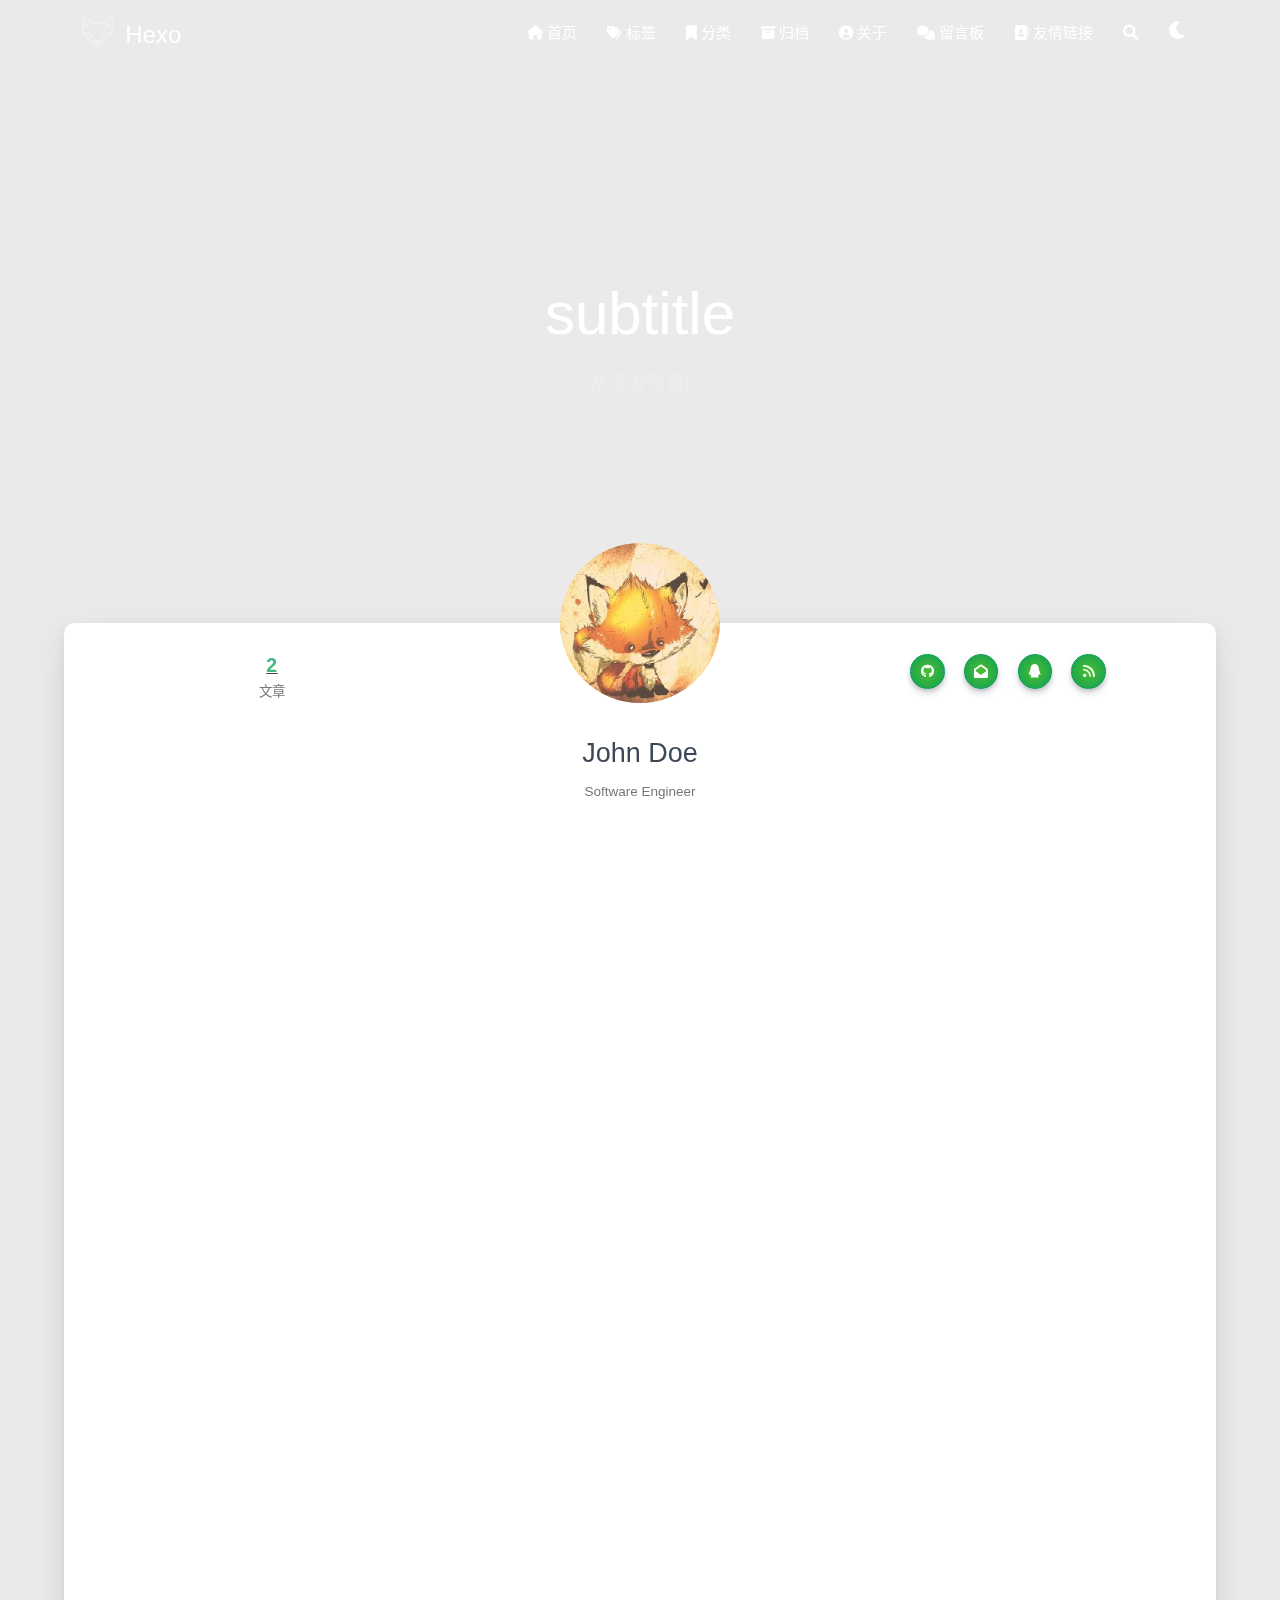
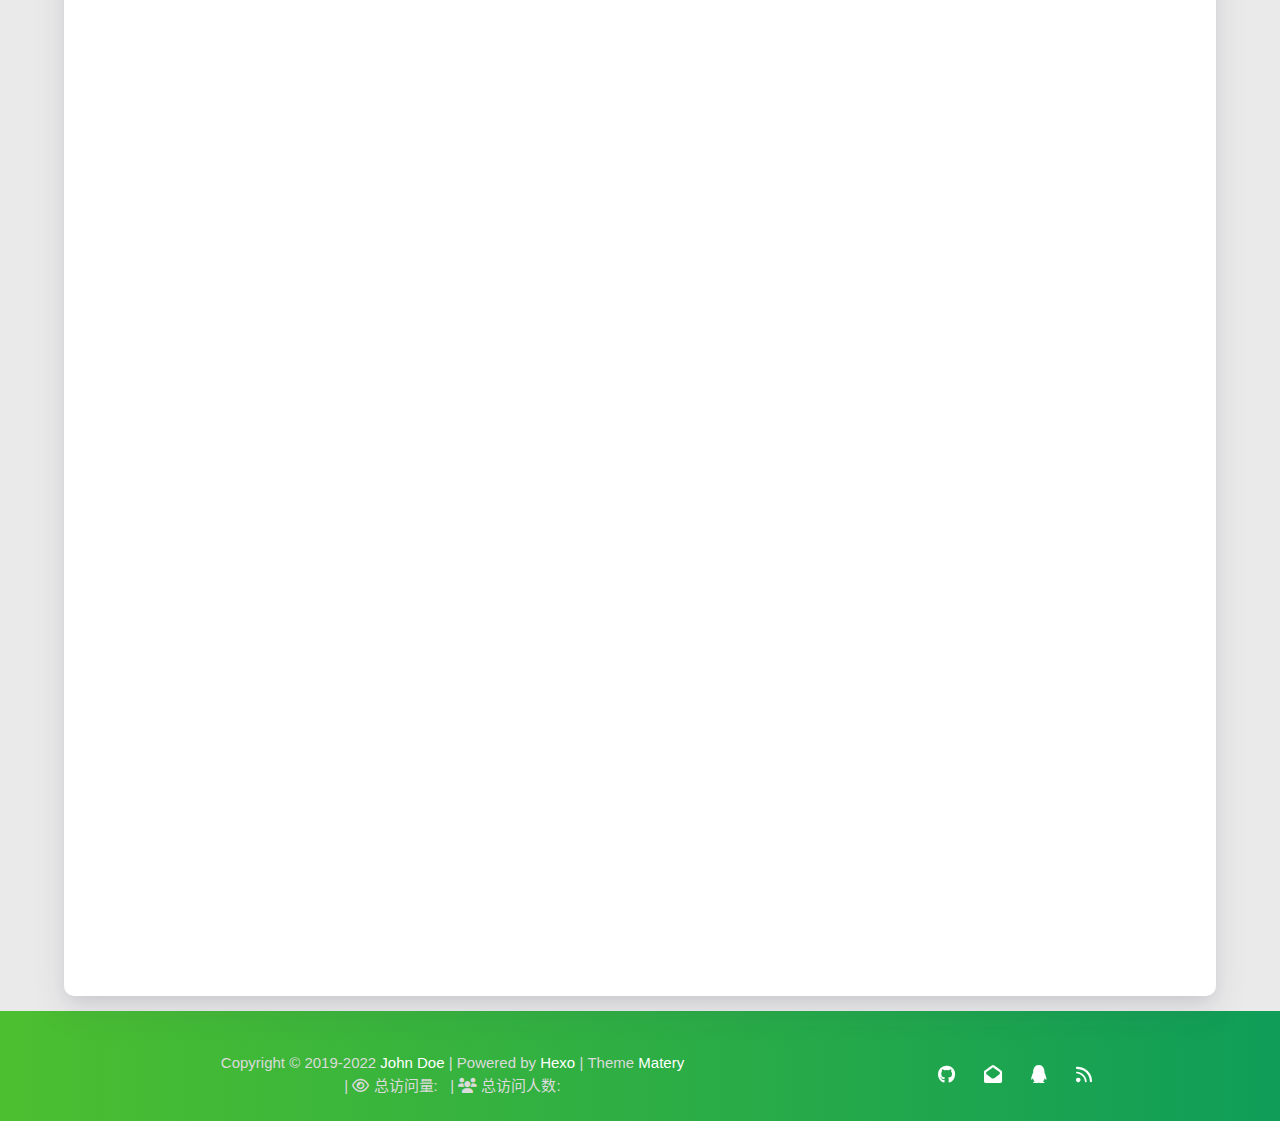
==== about/index.html @ a08b682b "Site updated: 2022-11-17 20:38:35" ====
<!DOCTYPE HTML>
<html lang="zh-CN">


<head>
    <meta charset="utf-8">
    <meta name="keywords" content="关于, Hexo">
    <meta name="description" content="Hexo">
    <meta http-equiv="X-UA-Compatible" content="IE=edge">
    <meta name="viewport" content="width=device-width, initial-scale=1.0, user-scalable=no">
    <meta name="renderer" content="webkit|ie-stand|ie-comp">
    <meta name="mobile-web-app-capable" content="yes">
    <meta name="format-detection" content="telephone=no">
    <meta name="apple-mobile-web-app-capable" content="yes">
    <meta name="apple-mobile-web-app-status-bar-style" content="black-translucent">
    <meta name="referrer" content="no-referrer-when-downgrade">
    <!-- Global site tag (gtag.js) - Google Analytics -->


    <title>关于 | Hexo</title>
    <link rel="icon" type="image/png" href="/favicon.png">
    


    <!-- bg-cover style     -->



<link rel="stylesheet" type="text/css" href="/libs/awesome/css/all.min.css">
<link rel="stylesheet" type="text/css" href="/libs/materialize/materialize.min.css">
<link rel="stylesheet" type="text/css" href="/libs/aos/aos.css">
<link rel="stylesheet" type="text/css" href="/libs/animate/animate.min.css">
<link rel="stylesheet" type="text/css" href="/libs/lightGallery/css/lightgallery.min.css">
<link rel="stylesheet" type="text/css" href="/css/matery.css">
<link rel="stylesheet" type="text/css" href="/css/my.css">
<link rel="stylesheet" type="text/css" href="/css/dark.css" media="none" onload="if(media!='all')media='all'">




    <link rel="stylesheet" href="/libs/tocbot/tocbot.css">
    <link rel="stylesheet" href="/css/post.css">




    
        <link rel="stylesheet" type="text/css" href="/css/reward.css">
    



    <script src="/libs/jquery/jquery-3.6.0.min.js"></script>

<meta name="generator" content="Hexo 6.3.0"></head>


<body>
    <header class="navbar-fixed">
    <nav id="headNav" class="bg-color nav-transparent">
        <div id="navContainer" class="nav-wrapper container">
            <div class="brand-logo">
                <a href="/" class="waves-effect waves-light">
                    
                    <img src="/medias/logo.png" class="logo-img" alt="LOGO">
                    
                    <span class="logo-span">Hexo</span>
                </a>
            </div>
            

<a href="#" data-target="mobile-nav" class="sidenav-trigger button-collapse"><i class="fas fa-bars"></i></a>
<ul class="right nav-menu">
  
  <li class="hide-on-med-and-down nav-item">
    
    <a href="/" class="waves-effect waves-light">
      
      <i class="fas fa-home" style="zoom: 0.6;"></i>
      
      <span>首页</span>
    </a>
    
  </li>
  
  <li class="hide-on-med-and-down nav-item">
    
    <a href="/tags" class="waves-effect waves-light">
      
      <i class="fas fa-tags" style="zoom: 0.6;"></i>
      
      <span>标签</span>
    </a>
    
  </li>
  
  <li class="hide-on-med-and-down nav-item">
    
    <a href="/categories" class="waves-effect waves-light">
      
      <i class="fas fa-bookmark" style="zoom: 0.6;"></i>
      
      <span>分类</span>
    </a>
    
  </li>
  
  <li class="hide-on-med-and-down nav-item">
    
    <a href="/archives" class="waves-effect waves-light">
      
      <i class="fas fa-archive" style="zoom: 0.6;"></i>
      
      <span>归档</span>
    </a>
    
  </li>
  
  <li class="hide-on-med-and-down nav-item">
    
    <a href="/about" class="waves-effect waves-light">
      
      <i class="fas fa-user-circle" style="zoom: 0.6;"></i>
      
      <span>关于</span>
    </a>
    
  </li>
  
  <li class="hide-on-med-and-down nav-item">
    
    <a href="/contact" class="waves-effect waves-light">
      
      <i class="fas fa-comments" style="zoom: 0.6;"></i>
      
      <span>留言板</span>
    </a>
    
  </li>
  
  <li class="hide-on-med-and-down nav-item">
    
    <a href="/friends" class="waves-effect waves-light">
      
      <i class="fas fa-address-book" style="zoom: 0.6;"></i>
      
      <span>友情链接</span>
    </a>
    
  </li>
  
  <li>
    <a href="#searchModal" class="modal-trigger waves-effect waves-light">
      <i id="searchIcon" class="fas fa-search" title="搜索" style="zoom: 0.85;"></i>
    </a>
  </li>
  <li>
    <a href="javascript:;" class="waves-effect waves-light" onclick="switchNightMode()" title="深色/浅色模式" >
      <i id="sum-moon-icon" class="fas fa-sun" style="zoom: 0.85;"></i>
    </a>
  </li>
</ul>


<div id="mobile-nav" class="side-nav sidenav">

    <div class="mobile-head bg-color">
        
        <img src="/medias/logo.png" class="logo-img circle responsive-img">
        
        <div class="logo-name">Hexo</div>
        <div class="logo-desc">
            
            Never really desperate, only the lost of the soul.
            
        </div>
    </div>

    <ul class="menu-list mobile-menu-list">
        
        <li class="m-nav-item">
	  
		<a href="/" class="waves-effect waves-light">
			
			    <i class="fa-fw fas fa-home"></i>
			
			首页
		</a>
          
        </li>
        
        <li class="m-nav-item">
	  
		<a href="/tags" class="waves-effect waves-light">
			
			    <i class="fa-fw fas fa-tags"></i>
			
			标签
		</a>
          
        </li>
        
        <li class="m-nav-item">
	  
		<a href="/categories" class="waves-effect waves-light">
			
			    <i class="fa-fw fas fa-bookmark"></i>
			
			分类
		</a>
          
        </li>
        
        <li class="m-nav-item">
	  
		<a href="/archives" class="waves-effect waves-light">
			
			    <i class="fa-fw fas fa-archive"></i>
			
			归档
		</a>
          
        </li>
        
        <li class="m-nav-item">
	  
		<a href="/about" class="waves-effect waves-light">
			
			    <i class="fa-fw fas fa-user-circle"></i>
			
			关于
		</a>
          
        </li>
        
        <li class="m-nav-item">
	  
		<a href="/contact" class="waves-effect waves-light">
			
			    <i class="fa-fw fas fa-comments"></i>
			
			留言板
		</a>
          
        </li>
        
        <li class="m-nav-item">
	  
		<a href="/friends" class="waves-effect waves-light">
			
			    <i class="fa-fw fas fa-address-book"></i>
			
			友情链接
		</a>
          
        </li>
        
        
        <li><div class="divider"></div></li>
        <li>
            <a href="https://github.com/blinkfox/hexo-theme-matery" class="waves-effect waves-light" target="_blank">
                <i class="fab fa-github-square fa-fw"></i>Fork Me
            </a>
        </li>
        
    </ul>
</div>


        </div>

        
            <style>
    .nav-transparent .github-corner {
        display: none !important;
    }

    .github-corner {
        position: absolute;
        z-index: 10;
        top: 0;
        right: 0;
        border: 0;
        transform: scale(1.1);
    }

    .github-corner svg {
        color: #0f9d58;
        fill: #fff;
        height: 64px;
        width: 64px;
    }

    .github-corner:hover .octo-arm {
        animation: a 0.56s ease-in-out;
    }

    .github-corner .octo-arm {
        animation: none;
    }

    @keyframes a {
        0%,
        to {
            transform: rotate(0);
        }
        20%,
        60% {
            transform: rotate(-25deg);
        }
        40%,
        80% {
            transform: rotate(10deg);
        }
    }
</style>

<a href="https://github.com/blinkfox/hexo-theme-matery" class="github-corner tooltipped hide-on-med-and-down" target="_blank"
   data-tooltip="Fork Me" data-position="left" data-delay="50">
    <svg viewBox="0 0 250 250" aria-hidden="true">
        <path d="M0,0 L115,115 L130,115 L142,142 L250,250 L250,0 Z"></path>
        <path d="M128.3,109.0 C113.8,99.7 119.0,89.6 119.0,89.6 C122.0,82.7 120.5,78.6 120.5,78.6 C119.2,72.0 123.4,76.3 123.4,76.3 C127.3,80.9 125.5,87.3 125.5,87.3 C122.9,97.6 130.6,101.9 134.4,103.2"
              fill="currentColor" style="transform-origin: 130px 106px;" class="octo-arm"></path>
        <path d="M115.0,115.0 C114.9,115.1 118.7,116.5 119.8,115.4 L133.7,101.6 C136.9,99.2 139.9,98.4 142.2,98.6 C133.8,88.0 127.5,74.4 143.8,58.0 C148.5,53.4 154.0,51.2 159.7,51.0 C160.3,49.4 163.2,43.6 171.4,40.1 C171.4,40.1 176.1,42.5 178.8,56.2 C183.1,58.6 187.2,61.8 190.9,65.4 C194.5,69.0 197.7,73.2 200.1,77.6 C213.8,80.2 216.3,84.9 216.3,84.9 C212.7,93.1 206.9,96.0 205.4,96.6 C205.1,102.4 203.0,107.8 198.3,112.5 C181.9,128.9 168.3,122.5 157.7,114.1 C157.9,116.9 156.7,120.9 152.7,124.9 L141.0,136.5 C139.8,137.7 141.6,141.9 141.8,141.8 Z"
              fill="currentColor" class="octo-body"></path>
    </svg>
</a>
        
    </nav>

</header>

    <style type="text/css">
    /* don't remove. */
    .about-cover {
        height: 75vh;
    }
</style>

<div class="bg-cover pd-header about-cover">
    <div class="container">
    <div class="row">
    <div class="col s10 offset-s1 m8 offset-m2 l8 offset-l2">
        <div class="brand">
            <div class="title center-align">
                
                    subtitle
                
            </div>

            <div class="description center-align">
                
                <span id="subtitle"></span>
                <script src="/libs/typed/typed.js"></script>
                <script>
                    var typed = new Typed("#subtitle", {
                        strings: [ 
                            
                                "从来没有真正的绝境, 只有心灵的迷途",
                            
                                "Never really desperate, only the lost of the soul",
                            
                        ],
                        startDelay: 300,
                        typeSpeed: 100,
                        loop: true,
                        backSpeed: 50,
                        showCursor: true
                    });
                </script>
                
            </div>
        </div>
    </div>
</div>


<script>
    // 每天切换 banner 图.  Switch banner image every day.
    var bannerUrl = "/medias/banner/" + new Date().getDay() + '.jpg';
    $('.bg-cover').css('background-image', 'url(' + bannerUrl + ')');
</script>


    </div>
</div>

<main class="content">

    <div id="aboutme" class="container about-container">
        <div class="card">
            <div class="card-content">
                <div class="row">
                    <div class="post-statis col l4 hide-on-med-and-down" data-aos="zoom-in-right">
                        
<div class="statis">
    <span class="count"><a href="/">2</a></span>
    <span class="name">文章</span>
</div>






                    </div>
                    <div class="col s12 m12 l4">
                        <div class="profile center-align">
                            <div class="avatar">
                                <img src="/medias/avatar.jpg" alt="John Doe"
                                     class="circle responsive-img avatar-img">
                            </div>
                            <div class="author">
                                <div class="post-statis hide-on-large-only" data-aos="zoom-in-right">
                                    
<div class="statis">
    <span class="count"><a href="/">2</a></span>
    <span class="name">文章</span>
</div>






                                </div>
                                <div class="title">John Doe</div>
                                <div class="career">Software Engineer</div>
                                <div class="social-link hide-on-large-only" data-aos="zoom-in-left">
                                    
    <a href="https://github.com/blinkfox" class="tooltipped" target="_blank" data-tooltip="访问我的GitHub" data-position="top" data-delay="50">
        <i class="fab fa-github"></i>
    </a>



    <a href="mailto:1181062873@qq.com" class="tooltipped" target="_blank" data-tooltip="邮件联系我" data-position="top" data-delay="50">
        <i class="fas fa-envelope-open"></i>
    </a>







    <a href="tencent://AddContact/?fromId=50&fromSubId=1&subcmd=all&uin=1181062873" class="tooltipped" target="_blank" data-tooltip="QQ联系我: 1181062873" data-position="top" data-delay="50">
        <i class="fab fa-qq"></i>
    </a>







    <a href="/atom.xml" class="tooltipped" target="_blank" data-tooltip="RSS 订阅" data-position="top" data-delay="50">
        <i class="fas fa-rss"></i>
    </a>


                                </div>
                            </div>
                        </div>
                    </div>
                    <div class="col l4 hide-on-med-and-down" data-aos="zoom-in-left">
                        <div class="social-link">
                            
    <a href="https://github.com/blinkfox" class="tooltipped" target="_blank" data-tooltip="访问我的GitHub" data-position="top" data-delay="50">
        <i class="fab fa-github"></i>
    </a>



    <a href="mailto:1181062873@qq.com" class="tooltipped" target="_blank" data-tooltip="邮件联系我" data-position="top" data-delay="50">
        <i class="fas fa-envelope-open"></i>
    </a>







    <a href="tencent://AddContact/?fromId=50&fromSubId=1&subcmd=all&uin=1181062873" class="tooltipped" target="_blank" data-tooltip="QQ联系我: 1181062873" data-position="top" data-delay="50">
        <i class="fab fa-qq"></i>
    </a>







    <a href="/atom.xml" class="tooltipped" target="_blank" data-tooltip="RSS 订阅" data-position="top" data-delay="50">
        <i class="fas fa-rss"></i>
    </a>


                        </div>
                    </div>
                </div>

                <div class="introduction center-align" data-aos="fade-up">If you wish to succeed, you should use persistence as your good friend, experience as your reference, prudence as your brother and hope as your sentry.</div>

                <style type="text/css">
    #posts-chart,
    #categories-chart,
    #tags-chart {
        width: 100%;
        height: 300px;
        margin: 0.5rem auto;
        padding: 0.5rem;
    }
</style>

<div id="postCharts" class="post-charts">
    <div class="title center-align" data-aos="zoom-in-up">
        <i class="far fa-bar-chart"></i>&nbsp;&nbsp;文章统计图
    </div>
    <div class="row">
        <div class="chart col s12 m6 l4" data-aos="zoom-in-up">
            <div id="posts-chart"></div>
        </div>

        <div class="chart col s12 m6 l4" data-aos="zoom-in-up">
            <div id="categories-chart"></div>
        </div>

        <div class="chart col s12 m6 l4" data-aos="zoom-in-up">
            <div id="tags-chart"></div>
        </div>
    </div>
</div>

<script type="text/javascript" src="/libs/echarts/echarts.min.js"></script>
<script>
    let postsChart = echarts.init(document.getElementById('posts-chart'));
    let categoriesChart = echarts.init(document.getElementById('categories-chart'));
    let tagsChart = echarts.init(document.getElementById('tags-chart'));

    

    let postsOption = {
        title: {
            text: '文章发布统计图',
            top: -5,
            x: 'center'
        },
        tooltip: {
            trigger: 'axis'
        },
        xAxis: {
            type: 'category',
            data: ["2021-11","2021-12","2022-01","2022-02","2022-03","2022-04","2022-05","2022-06","2022-07","2022-08","2022-09","2022-10","2022-11"]
        },
        yAxis: {
            type: 'value',
        },
        series: [
            {
                name: '文章篇数',
                type: 'line',
                color: ['#6772e5'],
                data: [0,0,0,0,0,0,0,0,0,0,0,0,2],
                markPoint: {
                    symbolSize: 45,
                    color: ['#fa755a','#3ecf8e','#82d3f4'],
                    data: [{
                        type: 'max',
                        itemStyle: {color: ['#3ecf8e']},
                        name: '最大值'
                    }, {
                        type: 'min',
                        itemStyle: {color: ['#fa755a']},
                        name: '最小值'
                    }]
                },
                markLine: {
                    itemStyle: {color: ['#ab47bc']},
                    data: [
                        {type: 'average', name: '平均值'}
                    ]
                }
            }
        ]
    };

    

    let categoriesOption = {
        title: {
            text: '文章分类统计图',
            top: -4,
            x: 'center'
        },
        tooltip: {
            trigger: 'item',
            formatter: "{a} <br/>{b} : {c} ({d}%)"
        },
        series: [
            {
                name: '分类',
                type: 'pie',
                radius: '50%',
                color: ['#6772e5', '#ff9e0f', '#fa755a', '#3ecf8e', '#82d3f4', '#ab47bc', '#525f7f', '#f51c47', '#26A69A'],
                data: [],
                itemStyle: {
                    emphasis: {
                        shadowBlur: 10,
                        shadowOffsetX: 0,
                        shadowColor: 'rgba(0, 0, 0, 0.5)'
                    }
                }
            }
        ]
    };

    

    let tagsOption = {
        title: {
            text: 'TOP10 标签统计图',
            top: -5,
            x: 'center'
        },
        tooltip: {},
        xAxis: [
            {
                type: 'category',
                data: []
            }
        ],
        yAxis: [
            {
                type: 'value'
            }
        ],
        series: [
            {
                type: 'bar',
                color: ['#82d3f4'],
                barWidth : 18,
                data: [],
                markPoint: {
                    symbolSize: 45,
                    data: [{
                        type: 'max',
                        itemStyle: {color: ['#3ecf8e']},
                        name: '最大值'
                    }, {
                        type: 'min',
                        itemStyle: {color: ['#fa755a']},
                        name: '最小值'
                    }],
                },
                markLine: {
                    itemStyle: {color: ['#ab47bc']},
                    data: [
                        {type: 'average', name: '平均值'}
                    ]
                }
            }
        ]
    };

    // render the charts
    postsChart.setOption(postsOption);
    categoriesChart.setOption(categoriesOption);
    tagsChart.setOption(tagsOption);
</script>


                
                
<div class="my-projects">
    <div class="title center-align" data-aos="zoom-in-up">
        <i class="fas fa-gift"></i>&nbsp;&nbsp;我的项目
    </div>
    <div class="row">
        
        
        <div class="col s12 m6 l4" data-aos="fade-up">
            <div class="info center-align">
                <a href="http://github.com/blinkfox/hexo-theme-matery" class="icon"
                   style="background: linear-gradient(to bottom right, #66BB6A 0%, #81C784 100%)" target="_blank">
                    <i class="fas fa-file-alt"></i>
                </a>
                <div class="info-title">
                    <a href="http://github.com/blinkfox/hexo-theme-matery" target="_blank">hexo-theme-matery</a>
                </div>
                <div class="info-desc">This is a Hexo blog theme with &#39;Material Design&#39; and responsive design.</div>
            </div>
        </div>
        
        <div class="col s12 m6 l4" data-aos="fade-up">
            <div class="info center-align">
                <a href="https://github.com/blinkfox/fenix" class="icon"
                   style="background: linear-gradient(to bottom right, #F06292 0%, #EF5350 100%)" target="_blank">
                    <i class="fas fa-database"></i>
                </a>
                <div class="info-title">
                    <a href="https://github.com/blinkfox/fenix" target="_blank">Fenix</a>
                </div>
                <div class="info-desc">这是 Spring Data JPA 复杂或动态 SQL 查询的扩展库。</div>
            </div>
        </div>
        
        <div class="col s12 m6 l4" data-aos="fade-up">
            <div class="info center-align">
                <a href="https://github.com/blinkfox/typora-vue-theme" class="icon"
                   style="background: linear-gradient(to bottom right, #29B6F6 0%, #1E88E5 100%)" target="_blank">
                    <i class="fas fa-file-alt"></i>
                </a>
                <div class="info-title">
                    <a href="https://github.com/blinkfox/typora-vue-theme" target="_blank">typora-vue-theme</a>
                </div>
                <div class="info-desc">This is a typora theme inspired by Vue document style.</div>
            </div>
        </div>
        
        
    </div>
</div>

                

                
                
<div class="my-skills">
    <div class="title center-align" data-aos="zoom-in-up">
        <i class="fas fa-wrench"></i>&nbsp;&nbsp;我的技能
    </div>
    <div class="row">
        
        
        
        <div class="col s12 m6 l6" data-aos="fade-up">
            <div class="skillbar">
                <div class="skillbar-title"
                     style="background: linear-gradient(to right, #FF0066 0%, #FF00CC 100%); width: 85%">
                    <span>Java</span>
                </div>
                <div class="skill-bar-percent">85%</div>
            </div>
        </div>
        
        
        <div class="col s12 m6 l6" data-aos="fade-up">
            <div class="skillbar">
                <div class="skillbar-title"
                     style="background: linear-gradient(to right, #9900FF 0%, #CC66FF 100%); width: 80%">
                    <span>JavaScript</span>
                </div>
                <div class="skill-bar-percent">80%</div>
            </div>
        </div>
        
        
        <div class="col s12 m6 l6" data-aos="fade-up">
            <div class="skillbar">
                <div class="skillbar-title"
                     style="background: linear-gradient(to right, #2196F3 0%, #42A5F5 100%); width: 80%">
                    <span>HTML5</span>
                </div>
                <div class="skill-bar-percent">80%</div>
            </div>
        </div>
        
        
        <div class="col s12 m6 l6" data-aos="fade-up">
            <div class="skillbar">
                <div class="skillbar-title"
                     style="background: linear-gradient(to right, #00BCD4 0%, #80DEEA 100%); width: 70%">
                    <span>CSS</span>
                </div>
                <div class="skill-bar-percent">70%</div>
            </div>
        </div>
        
        
        <div class="col s12 m6 l6" data-aos="fade-up">
            <div class="skillbar">
                <div class="skillbar-title"
                     style="background: linear-gradient(to right, #4CAF50 0%, #81C784 100%); width: 90%">
                    <span>SQL</span>
                </div>
                <div class="skill-bar-percent">90%</div>
            </div>
        </div>
        
        
        <div class="col s12 m6 l6" data-aos="fade-up">
            <div class="skillbar">
                <div class="skillbar-title"
                     style="background: linear-gradient(to right, #FFEB3B 0%, #FFF176 100%); width: 75%">
                    <span>程序设计</span>
                </div>
                <div class="skill-bar-percent">75%</div>
            </div>
        </div>
        
        
    </div>

    

    
    <div class="other-skills chip-container" data-aos="zoom-in-up">
        <div class="sub-title center-align"><i class="fa fa-book"></i>&nbsp;&nbsp;其他技能</div>
        <div class="tag-chips center-align">
            
        </div>
    </div>
    

</div>

                

                
                
<div id="myGallery" class="my-gallery">
    <div class="title center-align" data-aos="zoom-in-up">
        <i class="far fa-image"></i>&nbsp;&nbsp;相册
    </div>
    <div class="row">
        
        
        <div class="photo col s12 m6 l4" data-aos="fade-up">
            <div class="img-item" data-src="/medias/featureimages/0.jpg">
                <img src="/medias/featureimages/0.jpg" class="responsive-img">
            </div>
        </div>
        
        <div class="photo col s12 m6 l4" data-aos="fade-up">
            <div class="img-item" data-src="/medias/featureimages/1.jpg">
                <img src="/medias/featureimages/1.jpg" class="responsive-img">
            </div>
        </div>
        
        <div class="photo col s12 m6 l4" data-aos="fade-up">
            <div class="img-item" data-src="/medias/featureimages/2.jpg">
                <img src="/medias/featureimages/2.jpg" class="responsive-img">
            </div>
        </div>
        
        
    </div>
</div>

<script>
    $(function () {
        let animateClass = 'animated pulse';
        $('#myGallery .photo').hover(function () {
            $(this).addClass(animateClass);
        }, function () {
            $(this).removeClass(animateClass);
        });
    });
</script>

                
                
                
                
            </div>
        </div>
    </div>
</main>


    <footer class="page-footer bg-color">
    
        <link rel="stylesheet" href="/libs/aplayer/APlayer.min.css">
<style>
    .aplayer .aplayer-lrc p {
        
        display: none;
        
        font-size: 12px;
        font-weight: 700;
        line-height: 16px !important;
    }

    .aplayer .aplayer-lrc p.aplayer-lrc-current {
        
        display: none;
        
        font-size: 15px;
        color: #42b983;
    }

    
    .aplayer.aplayer-fixed.aplayer-narrow .aplayer-body {
        left: -66px !important;
    }

    .aplayer.aplayer-fixed.aplayer-narrow .aplayer-body:hover {
        left: 0px !important;
    }

    
</style>
<div class="">
    
    <div class="row">
        <meting-js class="col l8 offset-l2 m10 offset-m1 s12"
                   server="netease"
                   type="playlist"
                   id="503838841"
                   fixed='true'
                   autoplay='false'
                   theme='#42b983'
                   loop='all'
                   order='random'
                   preload='auto'
                   volume='0.7'
                   list-folded='true'
        >
        </meting-js>
    </div>
</div>

<script src="/libs/aplayer/APlayer.min.js"></script>
<script src="/libs/aplayer/Meting.min.js"></script>

    

    <div class="container row center-align"
         style="margin-bottom: 0px !important;">
        <div class="col s12 m8 l8 copy-right">
            Copyright&nbsp;&copy;
            
                <span id="year">2019-2022</span>
            
            <a href="/about" target="_blank">John Doe</a>
            |&nbsp;Powered by&nbsp;<a href="https://hexo.io/" target="_blank">Hexo</a>
            |&nbsp;Theme&nbsp;<a href="https://github.com/blinkfox/hexo-theme-matery" target="_blank">Matery</a>
            <br>
            
            
            
                
            
            
                <span id="busuanzi_container_site_pv">
                &nbsp;|&nbsp;<i class="far fa-eye"></i>&nbsp;总访问量:&nbsp;
                    <span id="busuanzi_value_site_pv" class="white-color"></span>
            </span>
            
            
                <span id="busuanzi_container_site_uv">
                &nbsp;|&nbsp;<i class="fas fa-users"></i>&nbsp;总访问人数:&nbsp;
                    <span id="busuanzi_value_site_uv" class="white-color"></span>
            </span>
            
            <br>

            <!-- 运行天数提醒. -->
            
            <br>
            
        </div>
        <div class="col s12 m4 l4 social-link social-statis">
    <a href="https://github.com/blinkfox" class="tooltipped" target="_blank" data-tooltip="访问我的GitHub" data-position="top" data-delay="50">
        <i class="fab fa-github"></i>
    </a>



    <a href="mailto:1181062873@qq.com" class="tooltipped" target="_blank" data-tooltip="邮件联系我" data-position="top" data-delay="50">
        <i class="fas fa-envelope-open"></i>
    </a>







    <a href="tencent://AddContact/?fromId=50&fromSubId=1&subcmd=all&uin=1181062873" class="tooltipped" target="_blank" data-tooltip="QQ联系我: 1181062873" data-position="top" data-delay="50">
        <i class="fab fa-qq"></i>
    </a>







    <a href="/atom.xml" class="tooltipped" target="_blank" data-tooltip="RSS 订阅" data-position="top" data-delay="50">
        <i class="fas fa-rss"></i>
    </a>

</div>
    </div>
</footer>

<div class="progress-bar"></div>


    <!-- 搜索遮罩框 -->
<div id="searchModal" class="modal">
    <div class="modal-content">
        <div class="search-header">
            <span class="title"><i class="fas fa-search"></i>&nbsp;&nbsp;搜索</span>
            <input type="search" id="searchInput" name="s" placeholder="请输入搜索的关键字"
                   class="search-input">
        </div>
        <div id="searchResult"></div>
    </div>
</div>

<script type="text/javascript">
$(function () {
    var searchFunc = function (path, search_id, content_id) {
        'use strict';
        $.ajax({
            url: path,
            dataType: "xml",
            success: function (xmlResponse) {
                // get the contents from search data
                var datas = $("entry", xmlResponse).map(function () {
                    return {
                        title: $("title", this).text(),
                        content: $("content", this).text(),
                        url: $("url", this).text()
                    };
                }).get();
                var $input = document.getElementById(search_id);
                var $resultContent = document.getElementById(content_id);
                $input.addEventListener('input', function () {
                    var str = '<ul class=\"search-result-list\">';
                    var keywords = this.value.trim().toLowerCase().split(/[\s\-]+/);
                    $resultContent.innerHTML = "";
                    if (this.value.trim().length <= 0) {
                        return;
                    }
                    // perform local searching
                    datas.forEach(function (data) {
                        var isMatch = true;
                        var data_title = data.title.trim().toLowerCase();
                        var data_content = data.content.trim().replace(/<[^>]+>/g, "").toLowerCase();
                        var data_url = data.url;
                        data_url = data_url.indexOf('/') === 0 ? data.url : '/' + data_url;
                        var index_title = -1;
                        var index_content = -1;
                        var first_occur = -1;
                        // only match artiles with not empty titles and contents
                        if (data_title !== '' && data_content !== '') {
                            keywords.forEach(function (keyword, i) {
                                index_title = data_title.indexOf(keyword);
                                index_content = data_content.indexOf(keyword);
                                if (index_title < 0 && index_content < 0) {
                                    isMatch = false;
                                } else {
                                    if (index_content < 0) {
                                        index_content = 0;
                                    }
                                    if (i === 0) {
                                        first_occur = index_content;
                                    }
                                }
                            });
                        }
                        // show search results
                        if (isMatch) {
                            str += "<li><a href='" + data_url + "' class='search-result-title'>" + data_title + "</a>";
                            var content = data.content.trim().replace(/<[^>]+>/g, "");
                            if (first_occur >= 0) {
                                // cut out 100 characters
                                var start = first_occur - 20;
                                var end = first_occur + 80;
                                if (start < 0) {
                                    start = 0;
                                }
                                if (start === 0) {
                                    end = 100;
                                }
                                if (end > content.length) {
                                    end = content.length;
                                }
                                var match_content = content.substr(start, end);
                                // highlight all keywords
                                keywords.forEach(function (keyword) {
                                    var regS = new RegExp(keyword, "gi");
                                    match_content = match_content.replace(regS, "<em class=\"search-keyword\">" + keyword + "</em>");
                                });

                                str += "<p class=\"search-result\">" + match_content + "...</p>"
                            }
                            str += "</li>";
                        }
                    });
                    str += "</ul>";
                    $resultContent.innerHTML = str;
                });
            }
        });
    };

    searchFunc('/search.xml', 'searchInput', 'searchResult');
});
</script>

    <!-- 白天和黑夜主题 -->
<div class="stars-con">
    <div id="stars"></div>
    <div id="stars2"></div>
    <div id="stars3"></div>  
</div>

<script>
    function switchNightMode() {
        $('<div class="Cuteen_DarkSky"><div class="Cuteen_DarkPlanet"></div></div>').appendTo($('body')),
        setTimeout(function () {
            $('body').hasClass('DarkMode') 
            ? ($('body').removeClass('DarkMode'), localStorage.setItem('isDark', '0'), $('#sum-moon-icon').removeClass("fa-sun").addClass('fa-moon')) 
            : ($('body').addClass('DarkMode'), localStorage.setItem('isDark', '1'), $('#sum-moon-icon').addClass("fa-sun").removeClass('fa-moon')),
            
            setTimeout(function () {
            $('.Cuteen_DarkSky').fadeOut(1e3, function () {
                $(this).remove()
            })
            }, 2e3)
        })
    }
</script>

    <!-- 回到顶部按钮 -->
<div id="backTop" class="top-scroll">
    <a class="btn-floating btn-large waves-effect waves-light" href="#!">
        <i class="fas fa-arrow-up"></i>
    </a>
</div>


    <script src="/libs/materialize/materialize.min.js"></script>
    <script src="/libs/masonry/masonry.pkgd.min.js"></script>
    <script src="/libs/aos/aos.js"></script>
    <script src="/libs/scrollprogress/scrollProgress.min.js"></script>
    <script src="/libs/lightGallery/js/lightgallery-all.min.js"></script>
    <script src="/js/matery.js"></script>

    

    

    <!-- 雪花特效 -->
    

    <!-- 鼠标星星特效 -->
    

     
        <script src="https://ssl.captcha.qq.com/TCaptcha.js"></script>
        <script src="/libs/others/TencentCaptcha.js"></script>
        <button id="TencentCaptcha" data-appid="xxxxxxxxxx" data-cbfn="callback" type="button" hidden></button>
    

    <!-- Baidu Analytics -->

    <!-- Baidu Push -->

<script>
    (function () {
        var bp = document.createElement('script');
        var curProtocol = window.location.protocol.split(':')[0];
        if (curProtocol === 'https') {
            bp.src = 'https://zz.bdstatic.com/linksubmit/push.js';
        } else {
            bp.src = 'http://push.zhanzhang.baidu.com/push.js';
        }
        var s = document.getElementsByTagName("script")[0];
        s.parentNode.insertBefore(bp, s);
    })();
</script>

    
    <script src="/libs/others/clicklove.js" async="async"></script>
    
    
    <script async src="/libs/others/busuanzi.pure.mini.js"></script>
    

    

    

    <!--腾讯兔小巢-->
    
    

    

    

    
    <script src="/libs/instantpage/instantpage.js" type="module"></script>
    

</body>

</html>
---- libs/lightGallery/css/lightgallery.min.css ----
@font-face{font-family:lg;src:url(../fonts/lg.ttf?22t19m) format("truetype"),url(../fonts/lg.woff?22t19m) format("woff"),url(../fonts/lg.svg?22t19m#lg) format("svg");font-weight:400;font-style:normal;font-display:block}.lg-icon{font-family:lg!important;speak:never;font-style:normal;font-weight:400;font-variant:normal;text-transform:none;line-height:1;-webkit-font-smoothing:antialiased;-moz-osx-font-smoothing:grayscale}.lg-actions .lg-next,.lg-actions .lg-prev{background-color:rgba(0,0,0,.45);border-radius:2px;color:#999;cursor:pointer;display:block;font-size:22px;margin-top:-10px;padding:8px 10px 9px;position:absolute;top:50%;z-index:1080;border:none;outline:0}.lg-actions .lg-next.disabled,.lg-actions .lg-prev.disabled{pointer-events:none;opacity:.5}.lg-actions .lg-next:hover,.lg-actions .lg-prev:hover{color:#FFF}.lg-actions .lg-next{right:20px}.lg-actions .lg-next:before{content:"\e095"}.lg-actions .lg-prev{left:20px}.lg-actions .lg-prev:after{content:"\e094"}@-webkit-keyframes lg-right-end{0%,100%{left:0}50%{left:-30px}}@-moz-keyframes lg-right-end{0%,100%{left:0}50%{left:-30px}}@-ms-keyframes lg-right-end{0%,100%{left:0}50%{left:-30px}}@keyframes lg-right-end{0%,100%{left:0}50%{left:-30px}}@-webkit-keyframes lg-left-end{0%,100%{left:0}50%{left:30px}}@-moz-keyframes lg-left-end{0%,100%{left:0}50%{left:30px}}@-ms-keyframes lg-left-end{0%,100%{left:0}50%{left:30px}}@keyframes lg-left-end{0%,100%{left:0}50%{left:30px}}.lg-outer.lg-right-end .lg-object{-webkit-animation:lg-right-end .3s;-o-animation:lg-right-end .3s;animation:lg-right-end .3s;position:relative}.lg-outer.lg-left-end .lg-object{-webkit-animation:lg-left-end .3s;-o-animation:lg-left-end .3s;animation:lg-left-end .3s;position:relative}.lg-toolbar{z-index:1082;left:0;position:absolute;top:0;width:100%;background-color:rgba(0,0,0,.45)}.lg-toolbar .lg-icon{color:#999;cursor:pointer;float:right;font-size:24px;height:47px;line-height:27px;padding:10px 0;text-align:center;width:50px;text-decoration:none!important;outline:0;background:0 0;border:none;box-shadow:none;-webkit-transition:color .2s linear;-o-transition:color .2s linear;transition:color .2s linear}.lg-toolbar .lg-icon:hover{color:#FFF}.lg-toolbar .lg-close:after{content:"\e070"}.lg-toolbar .lg-download:after{content:"\e0f2"}.lg-sub-html{background-color:rgba(0,0,0,.45);bottom:0;color:#EEE;font-size:16px;left:0;padding:10px 40px;position:fixed;right:0;text-align:center;z-index:1080}.lg-sub-html h4{margin:0;font-size:13px;font-weight:700}.lg-sub-html p{font-size:12px;margin:5px 0 0}#lg-counter{color:#999;display:inline-block;font-size:16px;padding-left:20px;padding-top:12px;vertical-align:middle}.lg-next,.lg-prev,.lg-toolbar{opacity:1;-webkit-transition:-webkit-transform .35s cubic-bezier(0,0,.25,1) 0s,opacity .35s cubic-bezier(0,0,.25,1) 0s,color .2s linear;-moz-transition:-moz-transform .35s cubic-bezier(0,0,.25,1) 0s,opacity .35s cubic-bezier(0,0,.25,1) 0s,color .2s linear;-o-transition:-o-transform .35s cubic-bezier(0,0,.25,1) 0s,opacity .35s cubic-bezier(0,0,.25,1) 0s,color .2s linear;transition:transform .35s cubic-bezier(0,0,.25,1) 0s,opacity .35s cubic-bezier(0,0,.25,1) 0s,color .2s linear}.lg-hide-items .lg-prev{opacity:0;-webkit-transform:translate3d(-10px,0,0);transform:translate3d(-10px,0,0)}.lg-hide-items .lg-next{opacity:0;-webkit-transform:translate3d(10px,0,0);transform:translate3d(10px,0,0)}.lg-hide-items .lg-toolbar{opacity:0;-webkit-transform:translate3d(0,-10px,0);transform:translate3d(0,-10px,0)}body:not(.lg-from-hash) .lg-outer.lg-start-zoom .lg-object{-webkit-transform:scale3d(.5,.5,.5);transform:scale3d(.5,.5,.5);opacity:0;-webkit-transition:-webkit-transform 250ms cubic-bezier(0,0,.25,1) 0s,opacity 250ms cubic-bezier(0,0,.25,1)!important;-moz-transition:-moz-transform 250ms cubic-bezier(0,0,.25,1) 0s,opacity 250ms cubic-bezier(0,0,.25,1)!important;-o-transition:-o-transform 250ms cubic-bezier(0,0,.25,1) 0s,opacity 250ms cubic-bezier(0,0,.25,1)!important;transition:transform 250ms cubic-bezier(0,0,.25,1) 0s,opacity 250ms cubic-bezier(0,0,.25,1)!important;-webkit-transform-origin:50% 50%;-moz-transform-origin:50% 50%;-ms-transform-origin:50% 50%;transform-origin:50% 50%}body:not(.lg-from-hash) .lg-outer.lg-start-zoom .lg-item.lg-complete .lg-object{-webkit-transform:scale3d(1,1,1);transform:scale3d(1,1,1);opacity:1}.lg-outer .lg-thumb-outer{background-color:#0D0A0A;bottom:0;position:absolute;width:100%;z-index:1080;max-height:350px;-webkit-transform:translate3d(0,100%,0);transform:translate3d(0,100%,0);-webkit-transition:-webkit-transform .25s cubic-bezier(0,0,.25,1) 0s;-moz-transition:-moz-transform .25s cubic-bezier(0,0,.25,1) 0s;-o-transition:-o-transform .25s cubic-bezier(0,0,.25,1) 0s;transition:transform .25s cubic-bezier(0,0,.25,1) 0s}.lg-outer .lg-thumb-outer.lg-grab .lg-thumb-item{cursor:-webkit-grab;cursor:-moz-grab;cursor:-o-grab;cursor:-ms-grab;cursor:grab}.lg-outer .lg-thumb-outer.lg-grabbing .lg-thumb-item{cursor:move;cursor:-webkit-grabbing;cursor:-moz-grabbing;cursor:-o-grabbing;cursor:-ms-grabbing;cursor:grabbing}.lg-outer .lg-thumb-outer.lg-dragging .lg-thumb{-webkit-transition-duration:0s!important;transition-duration:0s!important}.lg-outer.lg-thumb-open .lg-thumb-outer{-webkit-transform:translate3d(0,0,0);transform:translate3d(0,0,0)}.lg-outer .lg-thumb{padding:10px 0;height:100%;margin-bottom:-5px}.lg-outer .lg-thumb-item{cursor:pointer;float:left;overflow:hidden;height:100%;border:2px solid #FFF;border-radius:4px;margin-bottom:5px}@media (min-width:1025px){.lg-outer .lg-thumb-item{-webkit-transition:border-color .25s ease;-o-transition:border-color .25s ease;transition:border-color .25s ease}}.lg-outer .lg-thumb-item.active,.lg-outer .lg-thumb-item:hover{border-color:#a90707}.lg-outer .lg-thumb-item img{width:100%;height:100%;object-fit:cover}.lg-outer.lg-has-thumb .lg-item{padding-bottom:120px}.lg-outer.lg-can-toggle .lg-item{padding-bottom:0}.lg-outer.lg-pull-caption-up .lg-sub-html{-webkit-transition:bottom .25s ease;-o-transition:bottom .25s ease;transition:bottom .25s ease}.lg-outer.lg-pull-caption-up.lg-thumb-open .lg-sub-html{bottom:100px}.lg-outer .lg-toogle-thumb{background-color:#0D0A0A;border-radius:2px 2px 0 0;color:#999;cursor:pointer;font-size:24px;height:39px;line-height:27px;padding:5px 0;position:absolute;right:20px;text-align:center;top:-39px;width:50px;outline:0;border:none}.lg-outer .lg-toogle-thumb:after{content:"\e1ff"}.lg-outer .lg-toogle-thumb:hover{color:#FFF}.lg-outer .lg-video-cont{display:inline-block;vertical-align:middle;max-width:1140px;max-height:100%;width:100%;padding:0 5px}.lg-outer .lg-video{width:100%;height:0;padding-bottom:56.25%;overflow:hidden;position:relative}.lg-outer .lg-video .lg-object{display:inline-block;position:absolute;top:0;left:0;width:100%!important;height:100%!important}.lg-outer .lg-video .lg-video-play{width:84px;height:59px;position:absolute;left:50%;top:50%;margin-left:-42px;margin-top:-30px;z-index:1080;cursor:pointer}.lg-outer .lg-has-iframe .lg-video{-webkit-overflow-scrolling:touch;overflow:auto}.lg-outer .lg-has-vimeo .lg-video-play{background:url(../img/vimeo-play.png) no-repeat}.lg-outer .lg-has-vimeo:hover .lg-video-play{background:url(../img/vimeo-play.png) 0 -58px no-repeat}.lg-outer .lg-has-html5 .lg-video-play{background:url(../img/video-play.png) no-repeat;height:64px;margin-left:-32px;margin-top:-32px;width:64px;opacity:.8}.lg-outer .lg-has-html5:hover .lg-video-play{opacity:1}.lg-outer .lg-has-youtube .lg-video-play{background:url(../img/youtube-play.png) no-repeat}.lg-outer .lg-has-youtube:hover .lg-video-play{background:url(../img/youtube-play.png) 0 -60px no-repeat}.lg-outer .lg-video-object{width:100%!important;height:100%!important;position:absolute;top:0;left:0}.lg-outer .lg-has-video .lg-video-object{visibility:hidden}.lg-outer .lg-has-video.lg-video-playing .lg-object,.lg-outer .lg-has-video.lg-video-playing .lg-video-play{display:none}.lg-outer .lg-has-video.lg-video-playing .lg-video-object{visibility:visible}.lg-progress-bar{background-color:#333;height:5px;left:0;position:absolute;top:0;width:100%;z-index:1083;opacity:0;-webkit-transition:opacity 80ms ease 0s;-moz-transition:opacity 80ms ease 0s;-o-transition:opacity 80ms ease 0s;transition:opacity 80ms ease 0s}.lg-progress-bar .lg-progress{background-color:#a90707;height:5px;width:0}.lg-progress-bar.lg-start .lg-progress{width:100%}.lg-show-autoplay .lg-progress-bar{opacity:1}.lg-autoplay-button:after{content:"\e01d"}.lg-show-autoplay .lg-autoplay-button:after{content:"\e01a"}.lg-outer.lg-css3.lg-zoom-dragging .lg-item.lg-complete.lg-zoomable .lg-image,.lg-outer.lg-css3.lg-zoom-dragging .lg-item.lg-complete.lg-zoomable .lg-img-wrap{-webkit-transition-duration:0s;transition-duration:0s}.lg-outer.lg-use-transition-for-zoom .lg-item.lg-complete.lg-zoomable .lg-img-wrap{-webkit-transition:-webkit-transform .3s cubic-bezier(0,0,.25,1) 0s;-moz-transition:-moz-transform .3s cubic-bezier(0,0,.25,1) 0s;-o-transition:-o-transform .3s cubic-bezier(0,0,.25,1) 0s;transition:transform .3s cubic-bezier(0,0,.25,1) 0s}.lg-outer.lg-use-left-for-zoom .lg-item.lg-complete.lg-zoomable .lg-img-wrap{-webkit-transition:left .3s cubic-bezier(0,0,.25,1) 0s,top .3s cubic-bezier(0,0,.25,1) 0s;-moz-transition:left .3s cubic-bezier(0,0,.25,1) 0s,top .3s cubic-bezier(0,0,.25,1) 0s;-o-transition:left .3s cubic-bezier(0,0,.25,1) 0s,top .3s cubic-bezier(0,0,.25,1) 0s;transition:left .3s cubic-bezier(0,0,.25,1) 0s,top .3s cubic-bezier(0,0,.25,1) 0s}.lg-outer .lg-item.lg-complete.lg-zoomable .lg-img-wrap{-webkit-transform:translate3d(0,0,0);transform:translate3d(0,0,0);-webkit-backface-visibility:hidden;-moz-backface-visibility:hidden;backface-visibility:hidden}.lg-outer .lg-item.lg-complete.lg-zoomable .lg-image{-webkit-transform:scale3d(1,1,1);transform:scale3d(1,1,1);-webkit-transition:-webkit-transform .3s cubic-bezier(0,0,.25,1) 0s,opacity .15s!important;-moz-transition:-moz-transform .3s cubic-bezier(0,0,.25,1) 0s,opacity .15s!important;-o-transition:-o-transform .3s cubic-bezier(0,0,.25,1) 0s,opacity .15s!important;transition:transform .3s cubic-bezier(0,0,.25,1) 0s,opacity .15s!important;-webkit-transform-origin:0 0;-moz-transform-origin:0 0;-ms-transform-origin:0 0;transform-origin:0 0;-webkit-backface-visibility:hidden;-moz-backface-visibility:hidden;backface-visibility:hidden}#lg-zoom-in:after{content:"\e311"}#lg-actual-size{font-size:20px}#lg-actual-size:after{content:"\e033"}#lg-zoom-out{opacity:.5;pointer-events:none}#lg-zoom-out:after{content:"\e312"}.lg-zoomed #lg-zoom-out{opacity:1;pointer-events:auto}.lg-outer .lg-pager-outer{bottom:60px;left:0;position:absolute;right:0;text-align:center;z-index:1080;height:10px}.lg-outer .lg-pager-outer.lg-pager-hover .lg-pager-cont{overflow:visible}.lg-outer .lg-pager-cont{cursor:pointer;display:inline-block;overflow:hidden;position:relative;vertical-align:top;margin:0 5px}.lg-outer .lg-pager-cont:hover .lg-pager-thumb-cont{opacity:1;-webkit-transform:translate3d(0,0,0);transform:translate3d(0,0,0)}.lg-outer .lg-pager-cont.lg-pager-active .lg-pager{box-shadow:0 0 0 2px #fff inset}.lg-outer .lg-pager-thumb-cont{background-color:#fff;color:#FFF;bottom:100%;height:83px;left:0;margin-bottom:20px;margin-left:-60px;opacity:0;padding:5px;position:absolute;width:120px;border-radius:3px;-webkit-transition:opacity .15s ease 0s,-webkit-transform .15s ease 0s;-moz-transition:opacity .15s ease 0s,-moz-transform .15s ease 0s;-o-transition:opacity .15s ease 0s,-o-transform .15s ease 0s;transition:opacity .15s ease 0s,transform .15s ease 0s;-webkit-transform:translate3d(0,5px,0);transform:translate3d(0,5px,0)}.lg-outer .lg-pager-thumb-cont img{width:100%;height:100%}.lg-outer .lg-pager{background-color:rgba(255,255,255,.5);border-radius:50%;box-shadow:0 0 0 8px rgba(255,255,255,.7) inset;display:block;height:12px;-webkit-transition:box-shadow .3s ease 0s;-o-transition:box-shadow .3s ease 0s;transition:box-shadow .3s ease 0s;width:12px}.lg-outer .lg-pager:focus,.lg-outer .lg-pager:hover{box-shadow:0 0 0 8px #fff inset}.lg-outer .lg-caret{border-left:10px solid transparent;border-right:10px solid transparent;border-top:10px dashed;bottom:-10px;display:inline-block;height:0;left:50%;margin-left:-5px;position:absolute;vertical-align:middle;width:0}.lg-fullscreen:after{content:"\e20c"}.lg-fullscreen-on .lg-fullscreen:after{content:"\e20d"}.lg-outer #lg-dropdown-overlay{background-color:rgba(0,0,0,.25);bottom:0;cursor:default;left:0;position:fixed;right:0;top:0;z-index:1081;opacity:0;visibility:hidden;-webkit-transition:visibility 0s linear .18s,opacity .18s linear 0s;-o-transition:visibility 0s linear .18s,opacity .18s linear 0s;transition:visibility 0s linear .18s,opacity .18s linear 0s}.lg-outer.lg-dropdown-active #lg-dropdown-overlay,.lg-outer.lg-dropdown-active .lg-dropdown{-webkit-transition-delay:0s;transition-delay:0s;-moz-transform:translate3d(0,0,0);-o-transform:translate3d(0,0,0);-ms-transform:translate3d(0,0,0);-webkit-transform:translate3d(0,0,0);transform:translate3d(0,0,0);opacity:1;visibility:visible}.lg-outer.lg-dropdown-active #lg-share{color:#FFF}.lg-outer .lg-dropdown{background-color:#fff;border-radius:2px;font-size:14px;list-style-type:none;margin:0;padding:10px 0;position:absolute;right:0;text-align:left;top:50px;opacity:0;visibility:hidden;-moz-transform:translate3d(0,5px,0);-o-transform:translate3d(0,5px,0);-ms-transform:translate3d(0,5px,0);-webkit-transform:translate3d(0,5px,0);transform:translate3d(0,5px,0);-webkit-transition:-webkit-transform .18s linear 0s,visibility 0s linear .5s,opacity .18s linear 0s;-moz-transition:-moz-transform .18s linear 0s,visibility 0s linear .5s,opacity .18s linear 0s;-o-transition:-o-transform .18s linear 0s,visibility 0s linear .5s,opacity .18s linear 0s;transition:transform .18s linear 0s,visibility 0s linear .5s,opacity .18s linear 0s}.lg-outer .lg-dropdown:after{content:"";display:block;height:0;width:0;position:absolute;border:8px solid transparent;border-bottom-color:#FFF;right:16px;top:-16px}.lg-outer .lg-dropdown>li:last-child{margin-bottom:0}.lg-outer .lg-dropdown>li:hover .lg-icon,.lg-outer .lg-dropdown>li:hover a{color:#333}.lg-outer .lg-dropdown a{color:#333;display:block;white-space:pre;padding:4px 12px;font-family:"Open Sans","Helvetica Neue",Helvetica,Arial,sans-serif;font-size:12px}.lg-outer .lg-dropdown a:hover{background-color:rgba(0,0,0,.07)}.lg-outer .lg-dropdown .lg-dropdown-text{display:inline-block;line-height:1;margin-top:-3px;vertical-align:middle}.lg-outer .lg-dropdown .lg-icon{color:#333;display:inline-block;float:none;font-size:20px;height:auto;line-height:1;margin-right:8px;padding:0;vertical-align:middle;width:auto}.lg-outer,.lg-outer .lg,.lg-outer .lg-inner{height:100%;width:100%}.lg-outer #lg-share{position:relative}.lg-outer #lg-share:after{content:"\e80d"}.lg-outer #lg-share-facebook .lg-icon{color:#3b5998}.lg-outer #lg-share-facebook .lg-icon:after{content:"\e904"}.lg-outer #lg-share-twitter .lg-icon{color:#00aced}.lg-outer #lg-share-twitter .lg-icon:after{content:"\e907"}.lg-outer #lg-share-googleplus .lg-icon{color:#dd4b39}.lg-outer #lg-share-googleplus .lg-icon:after{content:"\e905"}.lg-outer #lg-share-pinterest .lg-icon{color:#cb2027}.lg-outer #lg-share-pinterest .lg-icon:after{content:"\e906"}.lg-outer .lg-img-rotate{position:absolute;padding:0 5px;left:0;right:0;top:0;bottom:0;-webkit-transition:-webkit-transform .3s cubic-bezier(.32,0,.67,0) 0s;-moz-transition:-moz-transform .3s cubic-bezier(.32,0,.67,0) 0s;-o-transition:-o-transform .3s cubic-bezier(.32,0,.67,0) 0s;transition:transform .3s cubic-bezier(.32,0,.67,0) 0s}.lg-rotate-left:after{content:"\e900"}.lg-rotate-right:after{content:"\e901"}.lg-icon.lg-flip-hor,.lg-icon.lg-flip-ver{font-size:26px}.lg-flip-ver:after{content:"\e903"}.lg-flip-hor:after{content:"\e902"}.lg-group:after{content:"";display:table;clear:both}.lg-outer{position:fixed;top:0;left:0;z-index:1050;text-align:left;opacity:0;outline:0;-webkit-transition:opacity .15s ease 0s;-o-transition:opacity .15s ease 0s;transition:opacity .15s ease 0s}.lg-outer *{-webkit-box-sizing:border-box;-moz-box-sizing:border-box;box-sizing:border-box}.lg-outer.lg-visible{opacity:1}.lg-outer.lg-css3 .lg-item.lg-current,.lg-outer.lg-css3 .lg-item.lg-next-slide,.lg-outer.lg-css3 .lg-item.lg-prev-slide{-webkit-transition-duration:inherit!important;transition-duration:inherit!important;-webkit-transition-timing-function:inherit!important;transition-timing-function:inherit!important}.lg-outer.lg-css3.lg-dragging .lg-item.lg-current,.lg-outer.lg-css3.lg-dragging .lg-item.lg-next-slide,.lg-outer.lg-css3.lg-dragging .lg-item.lg-prev-slide{-webkit-transition-duration:0s!important;transition-duration:0s!important;opacity:1}.lg-outer.lg-grab img.lg-object{cursor:-webkit-grab;cursor:-moz-grab;cursor:-o-grab;cursor:-ms-grab;cursor:grab}.lg-outer.lg-grabbing img.lg-object{cursor:move;cursor:-webkit-grabbing;cursor:-moz-grabbing;cursor:-o-grabbing;cursor:-ms-grabbing;cursor:grabbing}.lg-outer .lg{position:relative;overflow:hidden;margin-left:auto;margin-right:auto;max-width:100%;max-height:100%}.lg-outer .lg-inner{position:absolute;left:0;top:0;white-space:nowrap}.lg-outer .lg-item{background:url(../img/loading.gif) center center no-repeat;display:none!important}.lg-outer.lg-css .lg-current,.lg-outer.lg-css3 .lg-current,.lg-outer.lg-css3 .lg-next-slide,.lg-outer.lg-css3 .lg-prev-slide{display:inline-block!important}.lg-outer .lg-img-wrap,.lg-outer .lg-item{display:inline-block;text-align:center;position:absolute;width:100%;height:100%}.lg-outer .lg-img-wrap:before,.lg-outer .lg-item:before{content:"";display:inline-block;height:50%;width:1px;margin-right:-1px}.lg-outer .lg-img-wrap{position:absolute;padding:0 5px;left:0;right:0;top:0;bottom:0}.lg-outer .lg-item.lg-complete{background-image:none}.lg-outer .lg-item.lg-current{z-index:1060}.lg-outer .lg-image{display:inline-block;vertical-align:middle;max-width:100%;max-height:100%;width:auto!important;height:auto!important}.lg-outer.lg-show-after-load .lg-item .lg-object,.lg-outer.lg-show-after-load .lg-item .lg-video-play{opacity:0;-webkit-transition:opacity .15s ease 0s;-o-transition:opacity .15s ease 0s;transition:opacity .15s ease 0s}.lg-outer.lg-show-after-load .lg-item.lg-complete .lg-object,.lg-outer.lg-show-after-load .lg-item.lg-complete .lg-video-play{opacity:1}.lg-outer .lg-empty-html,.lg-outer.lg-hide-download #lg-download{display:none}.lg-backdrop{position:fixed;top:0;left:0;right:0;bottom:0;z-index:1040;background-color:#000;opacity:0;-webkit-transition:opacity .15s ease 0s;-o-transition:opacity .15s ease 0s;transition:opacity .15s ease 0s}.lg-backdrop.in{opacity:1}.lg-css3.lg-no-trans .lg-current,.lg-css3.lg-no-trans .lg-next-slide,.lg-css3.lg-no-trans .lg-prev-slide{-webkit-transition:none 0s ease 0s!important;-moz-transition:none 0s ease 0s!important;-o-transition:none 0s ease 0s!important;transition:none 0s ease 0s!important}.lg-css3.lg-use-css3 .lg-item,.lg-css3.lg-use-left .lg-item{-webkit-backface-visibility:hidden;-moz-backface-visibility:hidden;backface-visibility:hidden}.lg-css3.lg-fade .lg-item{opacity:0}.lg-css3.lg-fade .lg-item.lg-current{opacity:1}.lg-css3.lg-fade .lg-item.lg-current,.lg-css3.lg-fade .lg-item.lg-next-slide,.lg-css3.lg-fade .lg-item.lg-prev-slide{-webkit-transition:opacity .1s ease 0s;-moz-transition:opacity .1s ease 0s;-o-transition:opacity .1s ease 0s;transition:opacity .1s ease 0s}.lg-css3.lg-slide.lg-use-css3 .lg-item{opacity:0}.lg-css3.lg-slide.lg-use-css3 .lg-item.lg-prev-slide{-webkit-transform:translate3d(-100%,0,0);transform:translate3d(-100%,0,0)}.lg-css3.lg-slide.lg-use-css3 .lg-item.lg-next-slide{-webkit-transform:translate3d(100%,0,0);transform:translate3d(100%,0,0)}.lg-css3.lg-slide.lg-use-css3 .lg-item.lg-current{-webkit-transform:translate3d(0,0,0);transform:translate3d(0,0,0);opacity:1}.lg-css3.lg-slide.lg-use-css3 .lg-item.lg-current,.lg-css3.lg-slide.lg-use-css3 .lg-item.lg-next-slide,.lg-css3.lg-slide.lg-use-css3 .lg-item.lg-prev-slide{-webkit-transition:-webkit-transform 1s cubic-bezier(0,0,.25,1) 0s,opacity .1s ease 0s;-moz-transition:-moz-transform 1s cubic-bezier(0,0,.25,1) 0s,opacity .1s ease 0s;-o-transition:-o-transform 1s cubic-bezier(0,0,.25,1) 0s,opacity .1s ease 0s;transition:transform 1s cubic-bezier(0,0,.25,1) 0s,opacity .1s ease 0s}.lg-css3.lg-slide.lg-use-left .lg-item{opacity:0;position:absolute;left:0}.lg-css3.lg-slide.lg-use-left .lg-item.lg-prev-slide{left:-100%}.lg-css3.lg-slide.lg-use-left .lg-item.lg-next-slide{left:100%}.lg-css3.lg-slide.lg-use-left .lg-item.lg-current{left:0;opacity:1}.lg-css3.lg-slide.lg-use-left .lg-item.lg-current,.lg-css3.lg-slide.lg-use-left .lg-item.lg-next-slide,.lg-css3.lg-slide.lg-use-left .lg-item.lg-prev-slide{-webkit-transition:left 1s cubic-bezier(0,0,.25,1) 0s,opacity .1s ease 0s;-moz-transition:left 1s cubic-bezier(0,0,.25,1) 0s,opacity .1s ease 0s;-o-transition:left 1s cubic-bezier(0,0,.25,1) 0s,opacity .1s ease 0s;transition:left 1s cubic-bezier(0,0,.25,1) 0s,opacity .1s ease 0s}
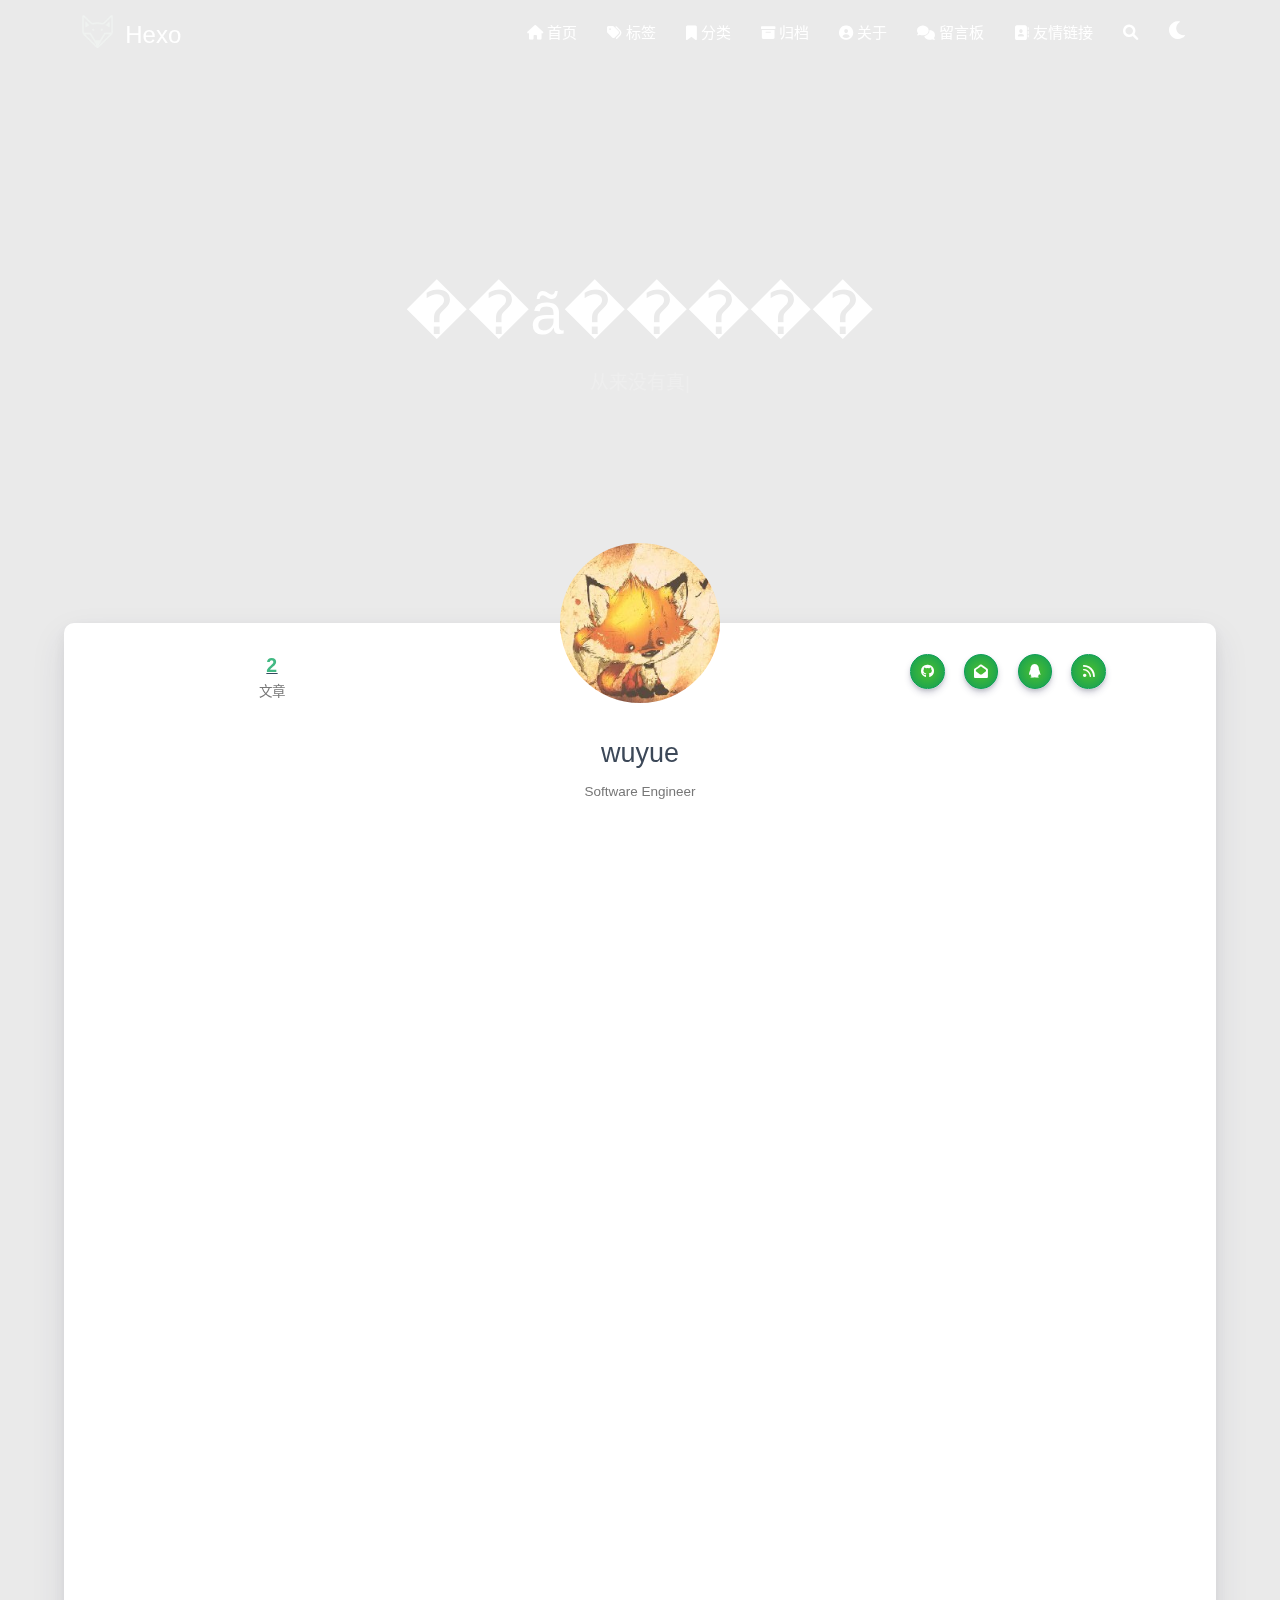
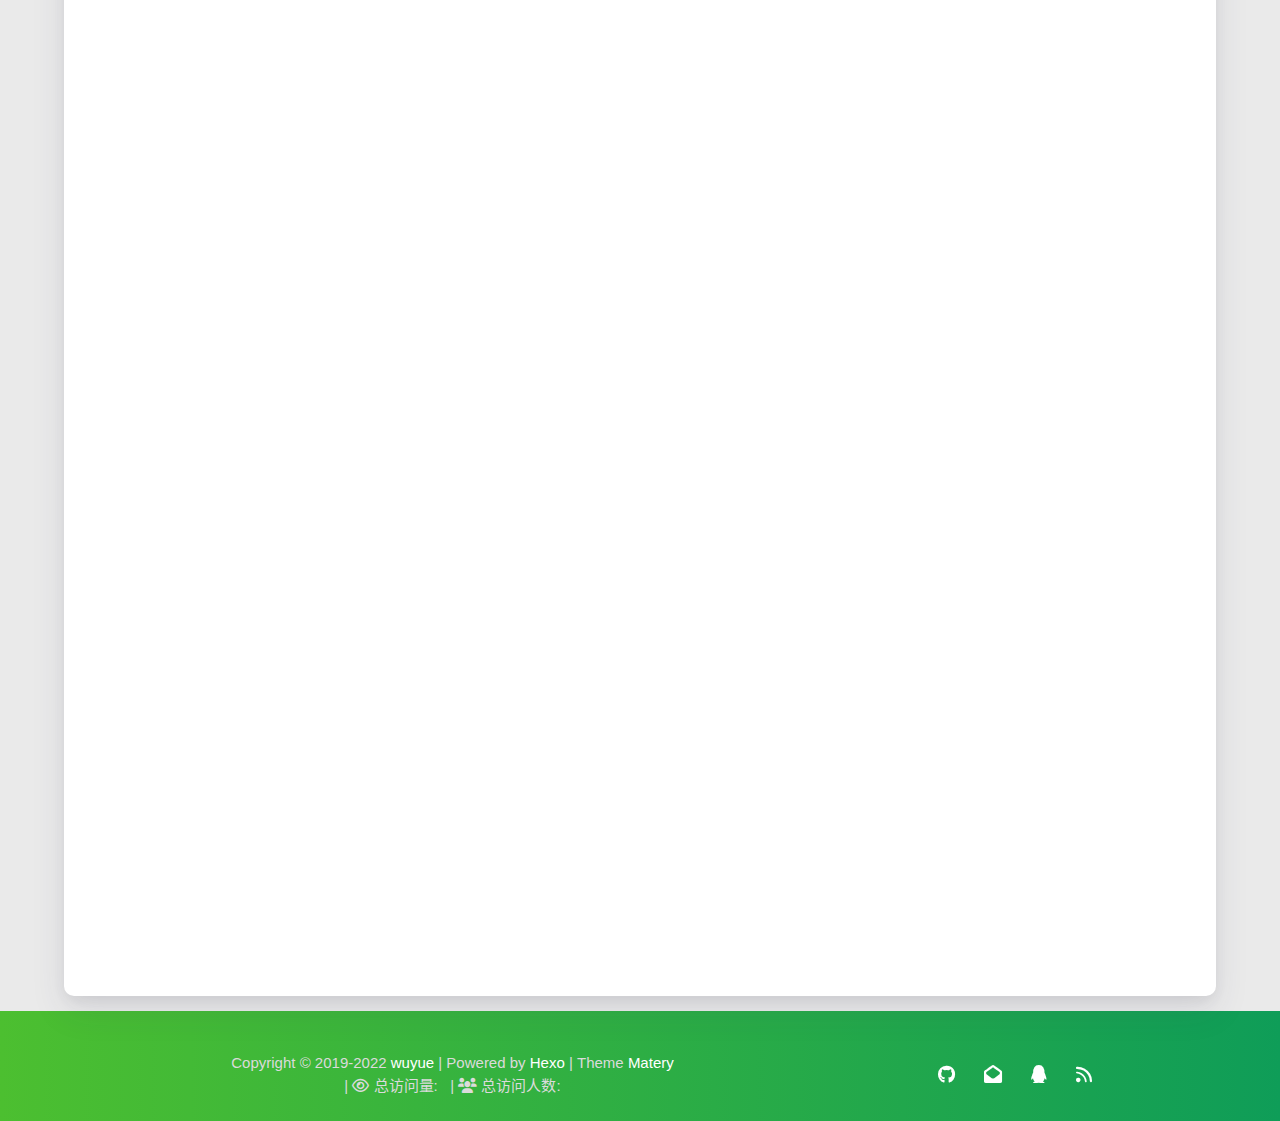
==== commit d4d7ad31: "Site updated: 2022-11-20 11:34:37" ====
--- a/about/index.html
+++ b/about/index.html
@@ -5,7 +5,7 @@
 <head>
     <meta charset="utf-8">
     <meta name="keywords" content="关于, Hexo">
-    <meta name="description" content="Hexo">
+    <meta name="description" content="һ������������һ��������ȥ">
     <meta http-equiv="X-UA-Compatible" content="IE=edge">
     <meta name="viewport" content="width=device-width, initial-scale=1.0, user-scalable=no">
     <meta name="renderer" content="webkit|ie-stand|ie-comp">
@@ -171,7 +171,7 @@
         <div class="logo-name">Hexo</div>
         <div class="logo-desc">
             
-            Never really desperate, only the lost of the soul.
+            һ������������һ��������ȥ
             
         </div>
     </div>
@@ -344,7 +344,7 @@
         <div class="brand">
             <div class="title center-align">
                 
-                    subtitle
+                ��ã�����
                 
             </div>
 
@@ -407,7 +407,7 @@
                     <div class="col s12 m12 l4">
                         <div class="profile center-align">
                             <div class="avatar">
-                                <img src="/medias/avatar.jpg" alt="John Doe"
+                                <img src="/medias/avatar.jpg" alt="wuyue"
                                      class="circle responsive-img avatar-img">
                             </div>
                             <div class="author">
@@ -424,7 +424,7 @@
 
 
                                 </div>
-                                <div class="title">John Doe</div>
+                                <div class="title">wuyue</div>
                                 <div class="career">Software Engineer</div>
                                 <div class="social-link hide-on-large-only" data-aos="zoom-in-left">
                                     
@@ -934,7 +934,7 @@
             
                 <span id="year">2019-2022</span>
             
-            <a href="/about" target="_blank">John Doe</a>
+            <a href="/about" target="_blank">wuyue</a>
             |&nbsp;Powered by&nbsp;<a href="https://hexo.io/" target="_blank">Hexo</a>
             |&nbsp;Theme&nbsp;<a href="https://github.com/blinkfox/hexo-theme-matery" target="_blank">Matery</a>
             <br>
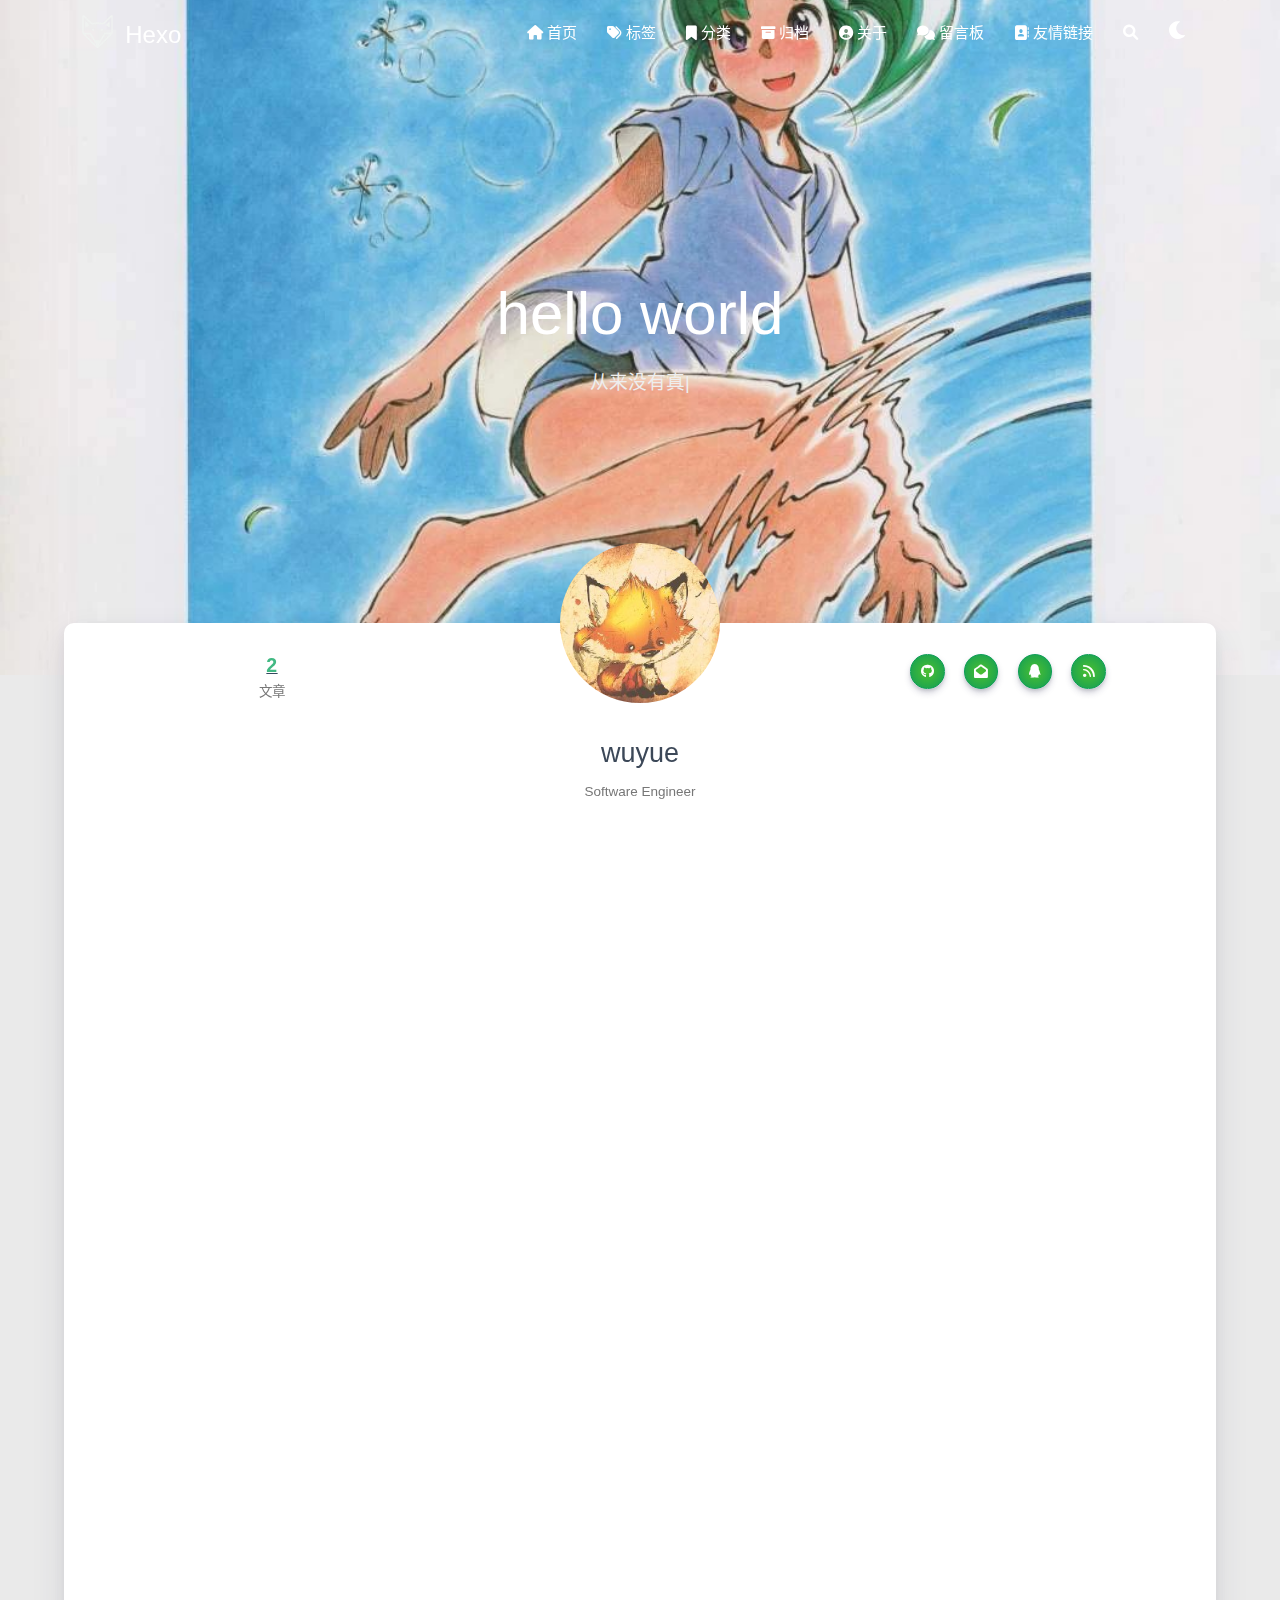
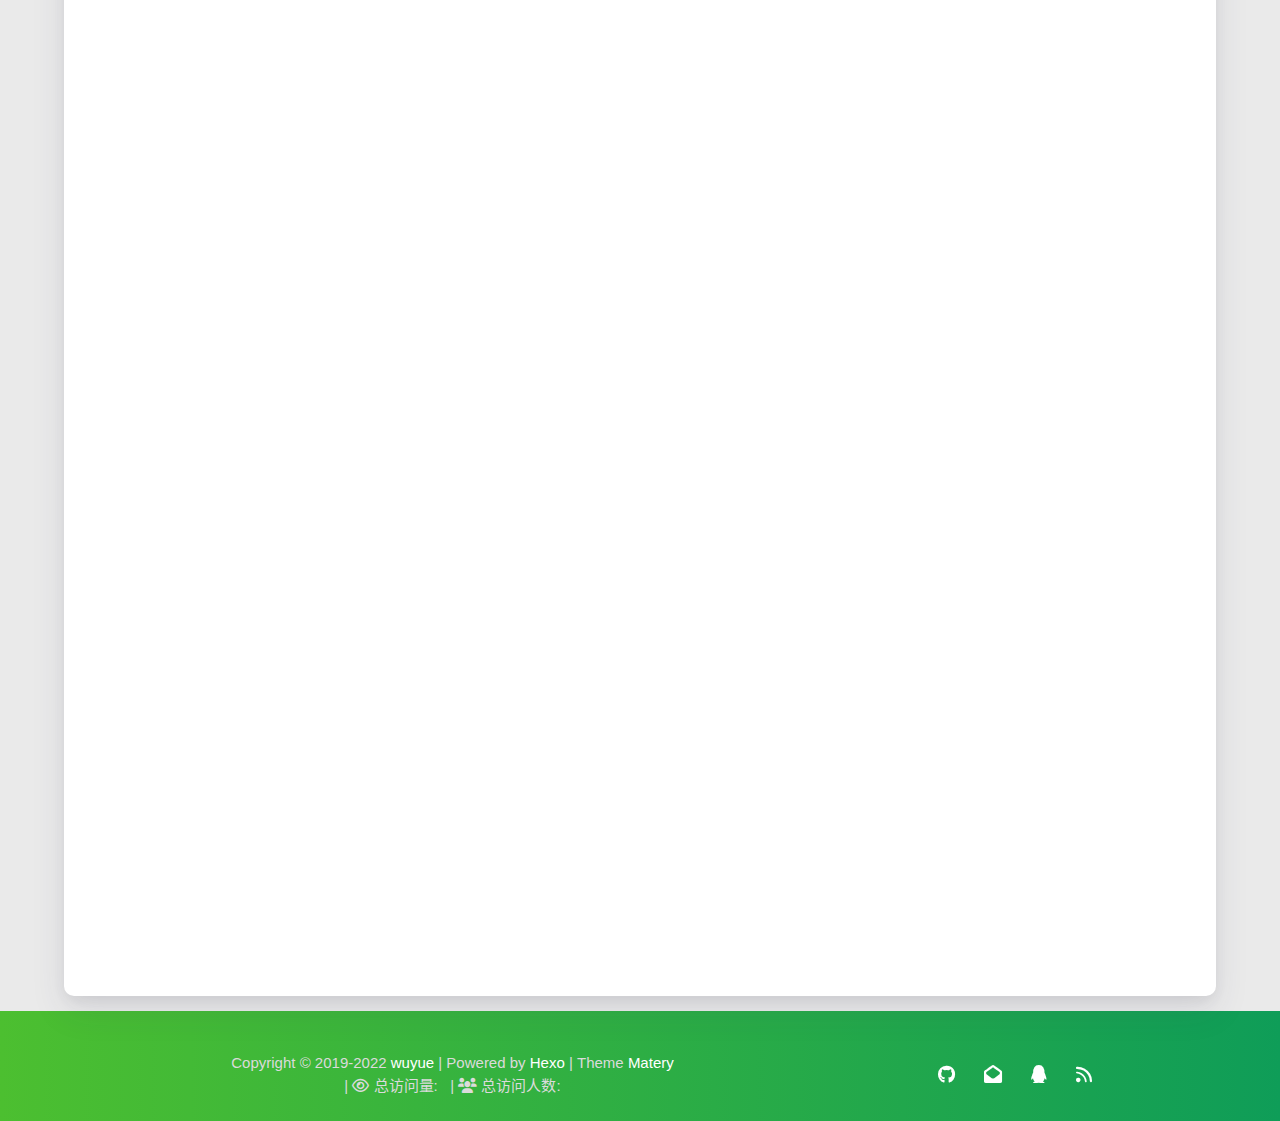
==== commit 731f271b: "Site updated: 2022-11-20 12:39:12" ====
--- a/about/index.html
+++ b/about/index.html
@@ -344,7 +344,7 @@
         <div class="brand">
             <div class="title center-align">
                 
-                ��ã�����
+                hello world
                 
             </div>
 
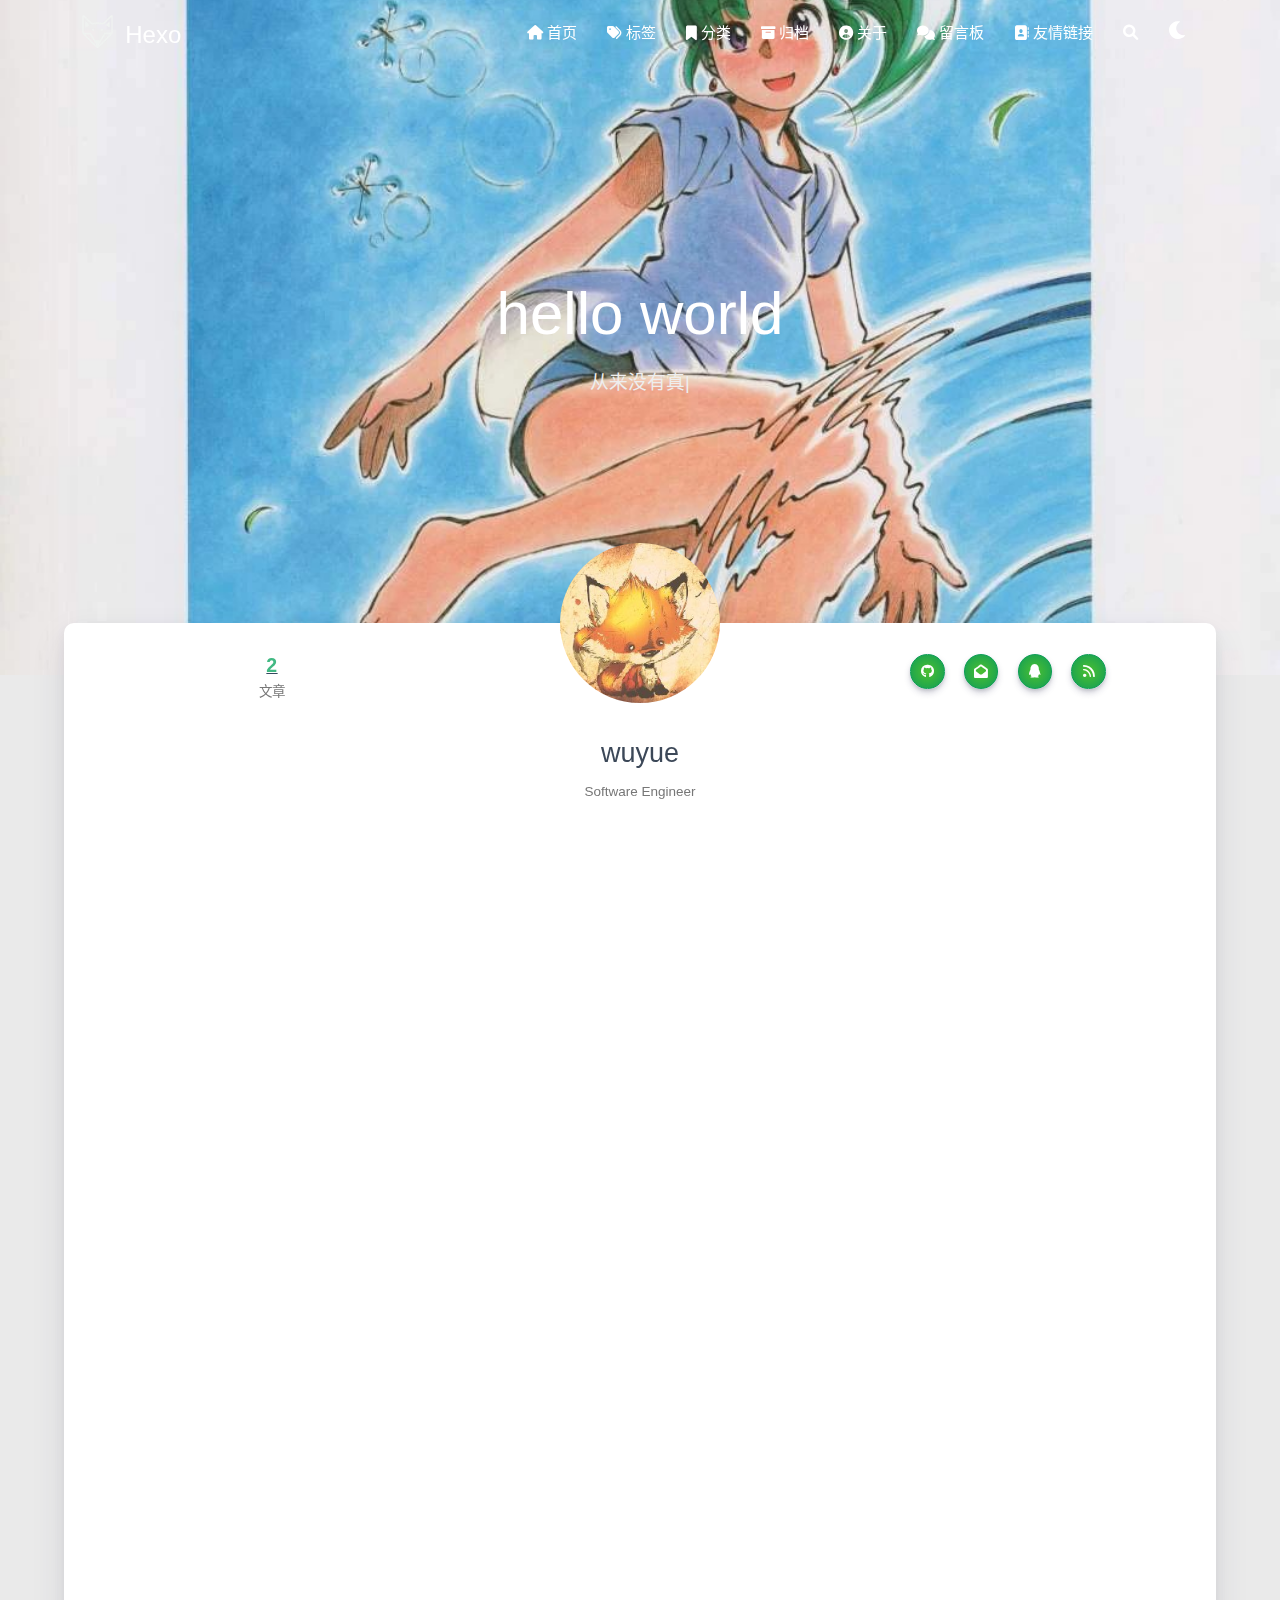
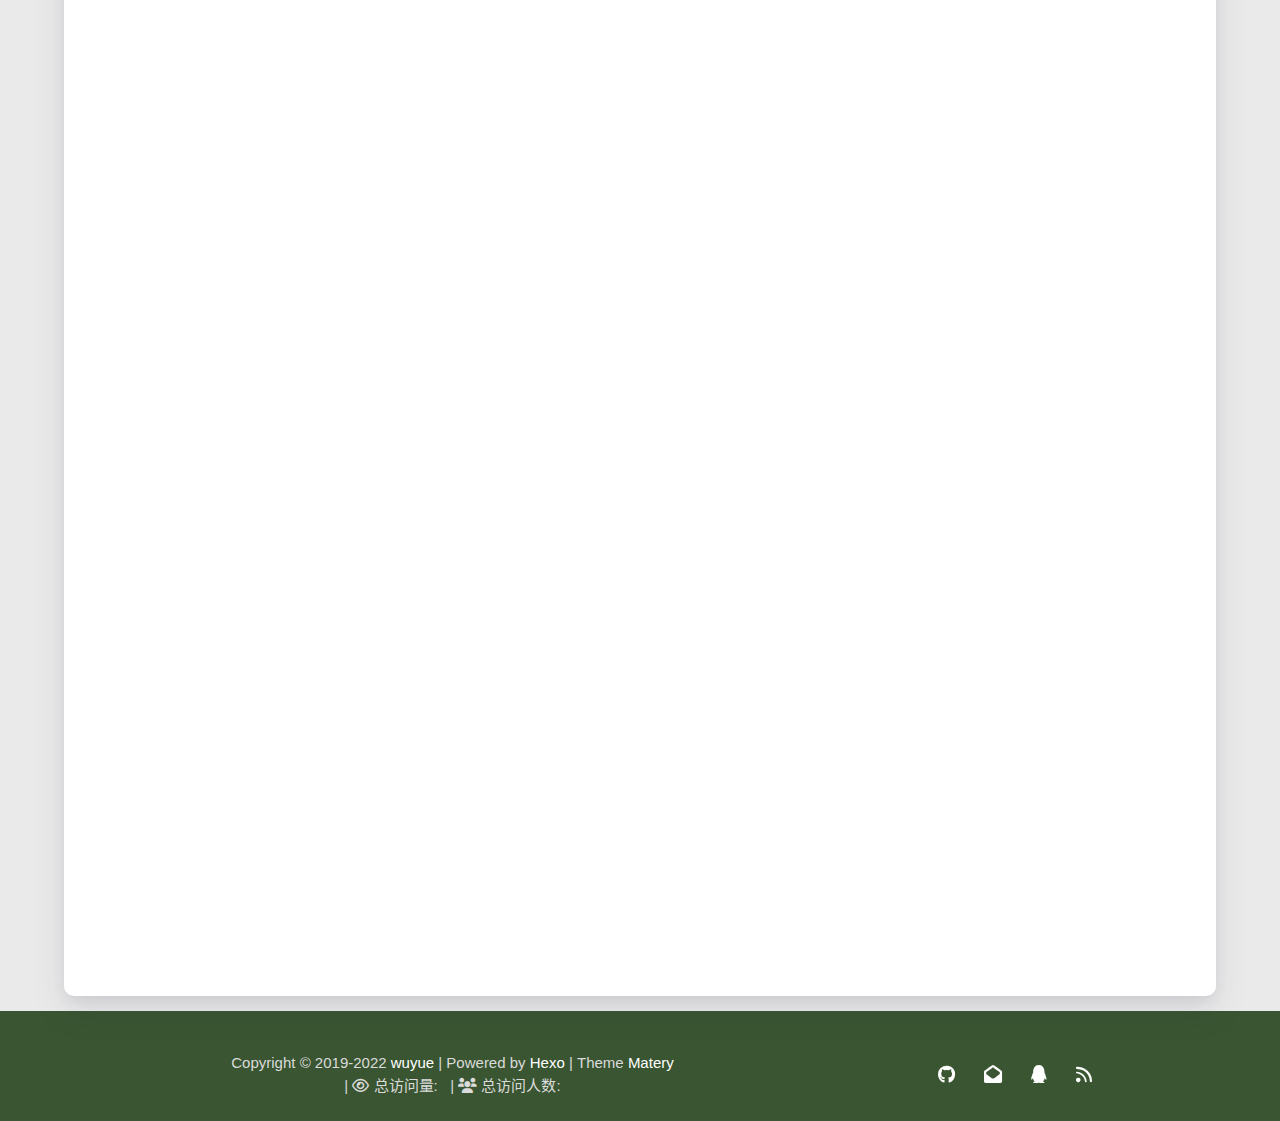
==== commit ef733f51: "Site updated: 2022-11-20 12:54:48" ====
--- a/about/index.html
+++ b/about/index.html
@@ -5,7 +5,7 @@
 <head>
     <meta charset="utf-8">
     <meta name="keywords" content="关于, Hexo">
-    <meta name="description" content="һ������������һ��������ȥ">
+    <meta name="description" content="hello world">
     <meta http-equiv="X-UA-Compatible" content="IE=edge">
     <meta name="viewport" content="width=device-width, initial-scale=1.0, user-scalable=no">
     <meta name="renderer" content="webkit|ie-stand|ie-comp">
@@ -171,7 +171,7 @@
         <div class="logo-name">Hexo</div>
         <div class="logo-desc">
             
-            һ������������һ��������ȥ
+            hello world
             
         </div>
     </div>
--- a/css/matery.css
+++ b/css/matery.css
@@ -240,8 +240,9 @@
     margin-bottom: 0;
 }
 
+/*4cbf30*/
 .bg-color {
-    background-image: linear-gradient(to right, #4cbf30 0%, #0f9d58 100%);
+    background-image: linear-gradient(to right, #395531);
 }
 
 .text-color {
